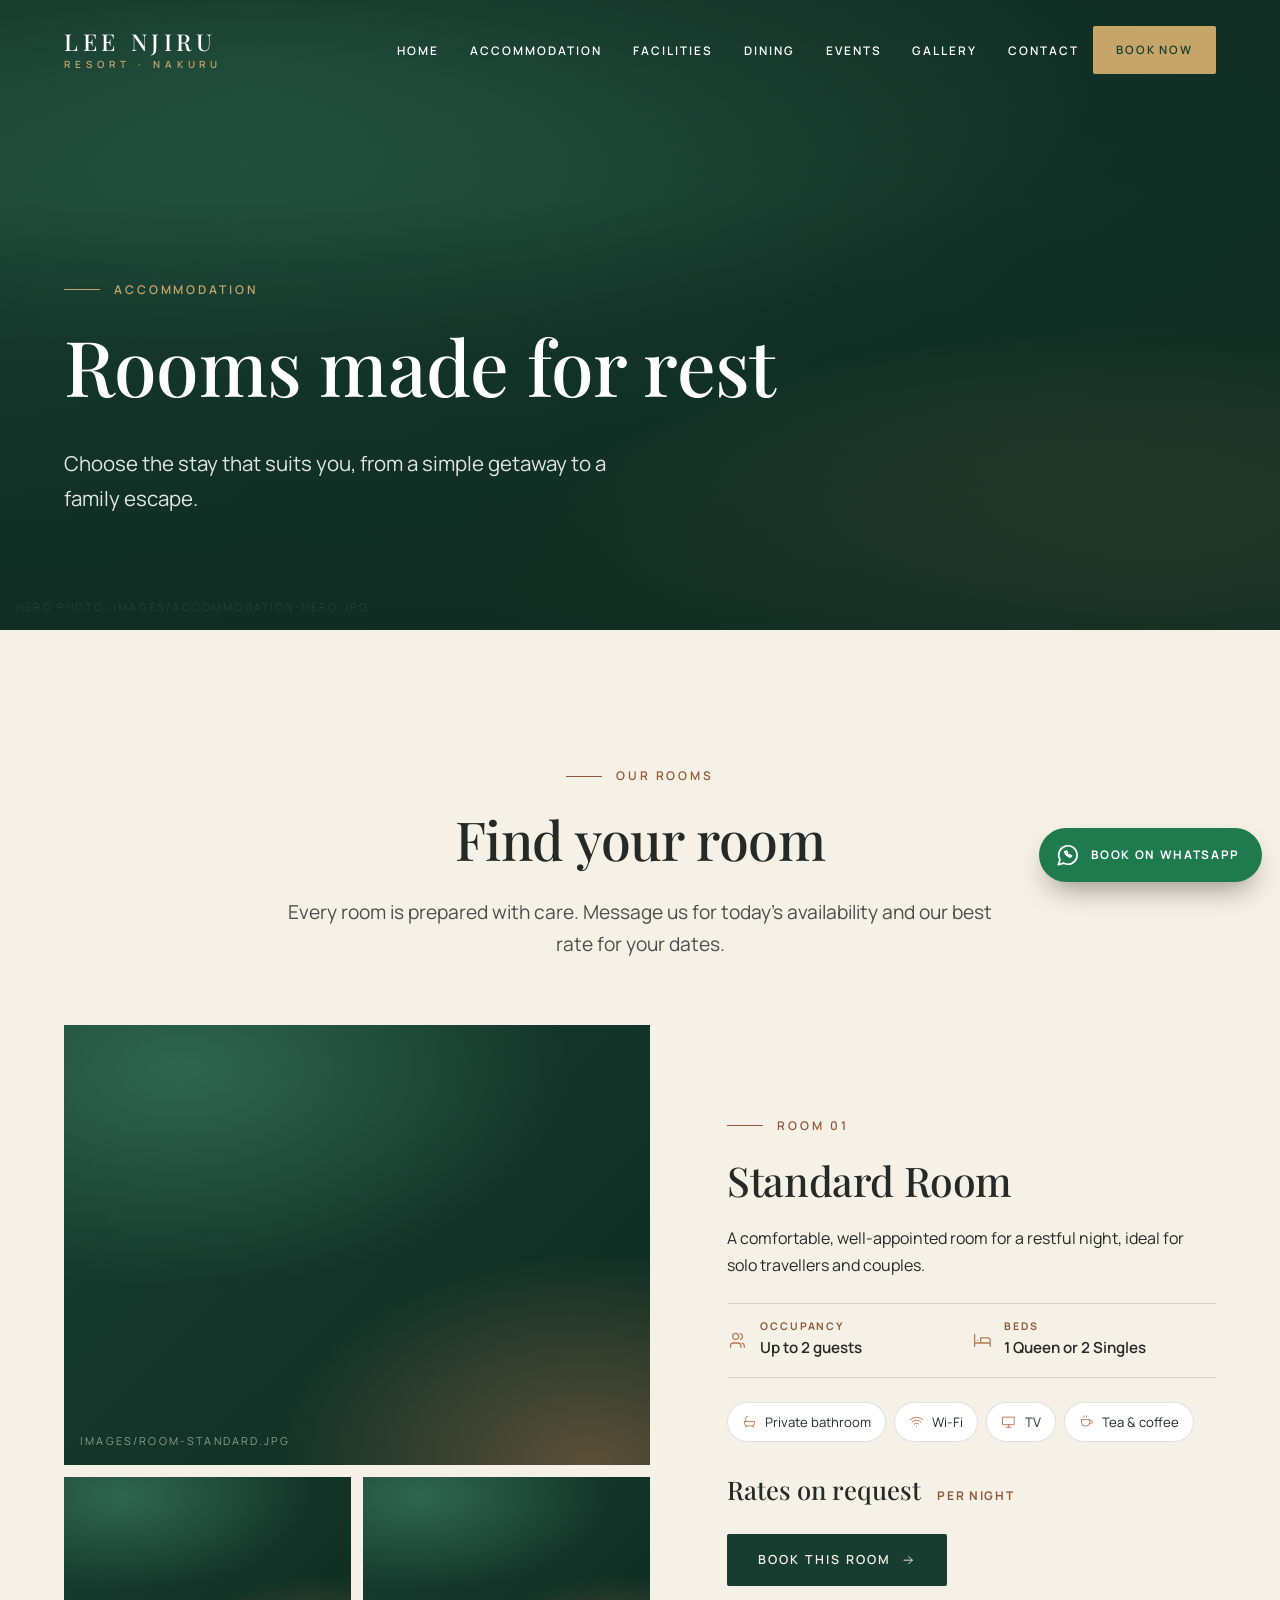
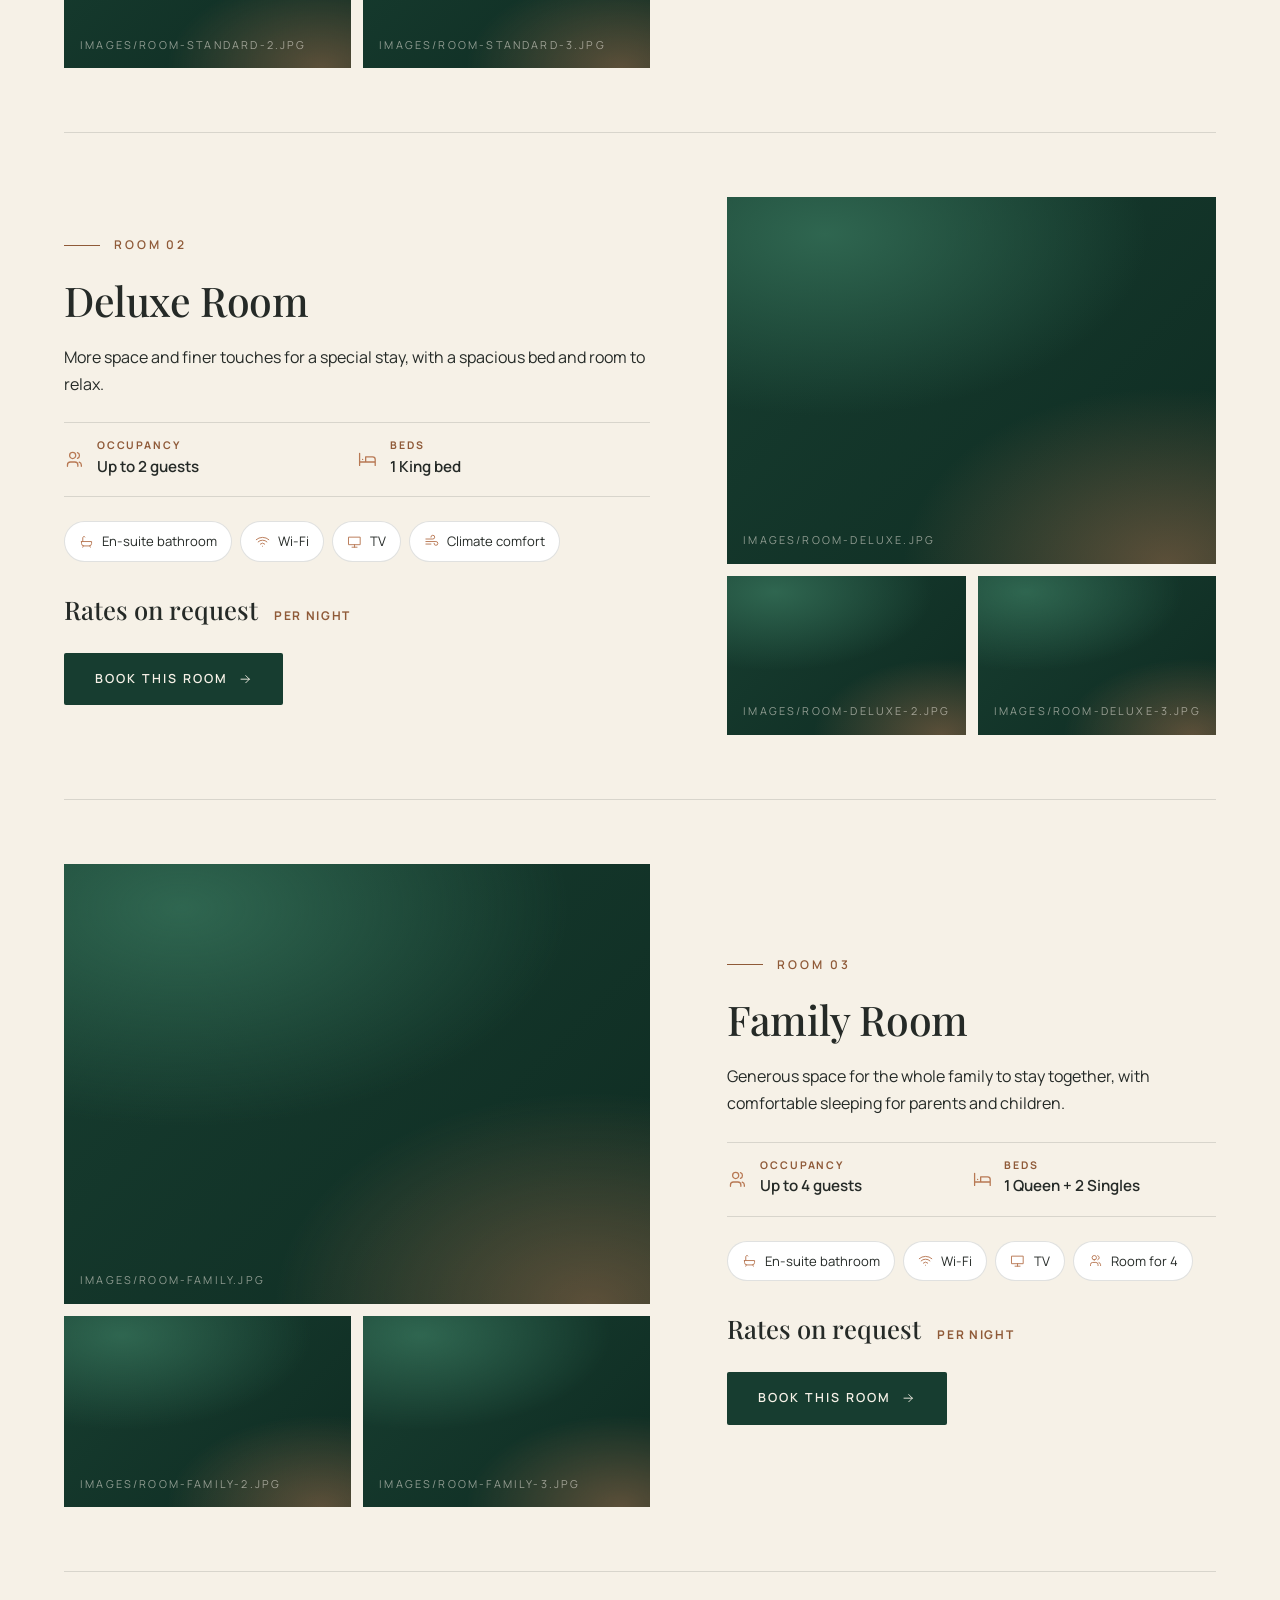
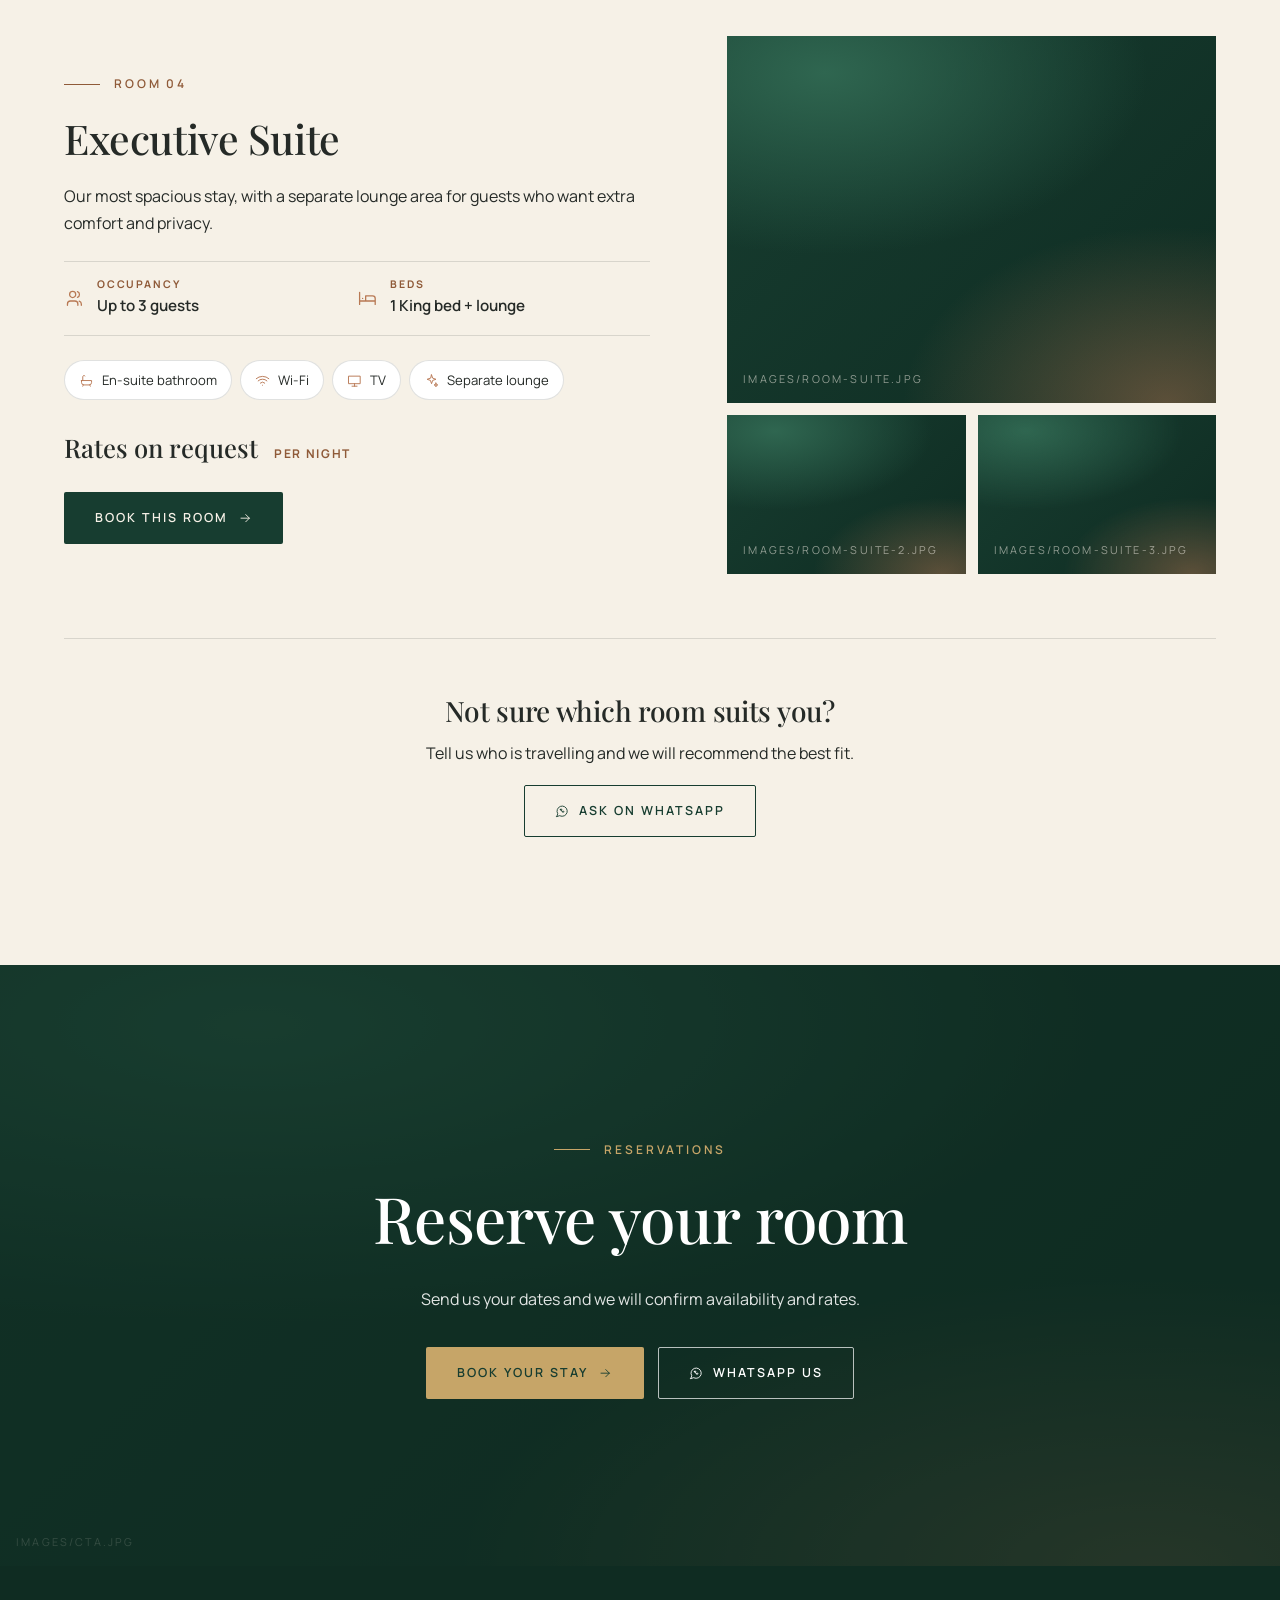
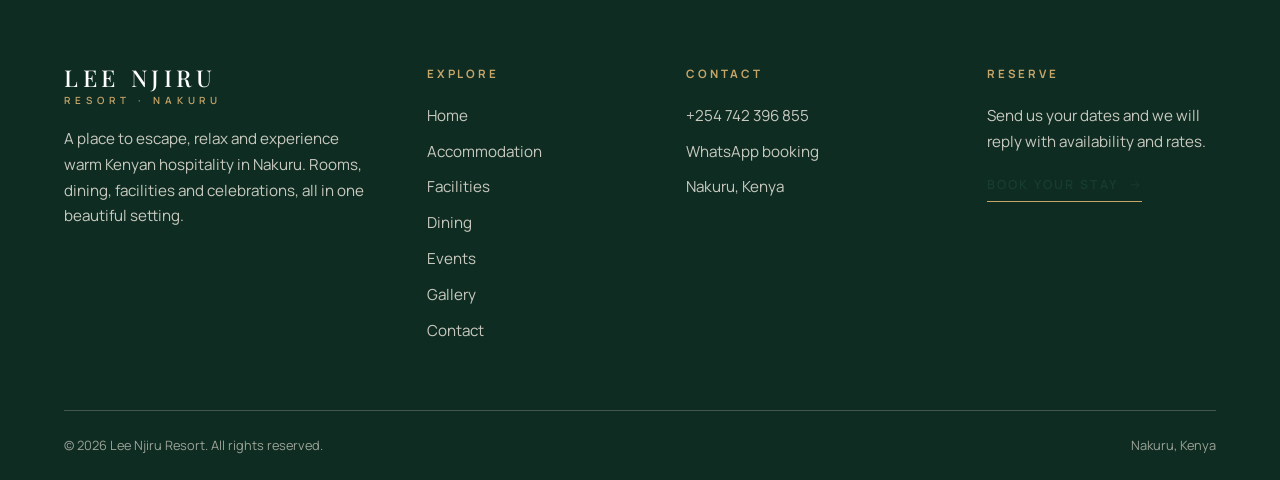
==== accommodation.html @ e9310418 "Add files via upload" ====
<!doctype html>
<html lang="en">
<head>
<meta charset="utf-8">
<meta name="viewport" content="width=device-width,initial-scale=1">
<title>Accommodation | Lee Njiru Resort, Nakuru, Kenya</title>
<meta name="description" content="Browse room categories at Lee Njiru Resort in Nakuru. Compare occupancy, beds and amenities, then book your room through WhatsApp.">
<meta name="theme-color" content="#173D30">
<meta property="og:type" content="website">
<meta property="og:title" content="Accommodation | Lee Njiru Resort, Nakuru, Kenya">
<meta property="og:description" content="Browse room categories at Lee Njiru Resort in Nakuru. Compare occupancy, beds and amenities, then book your room through WhatsApp.">
<meta property="og:image" content="images/hero.jpg">
<link rel="preconnect" href="https://fonts.googleapis.com">
<link rel="preconnect" href="https://fonts.gstatic.com" crossorigin>
<link href="https://fonts.googleapis.com/css2?family=Manrope:wght@400;500;600;700&family=Playfair+Display:ital,wght@0,400;0,500;0,600;1,400;1,500&display=swap" rel="stylesheet">
<link rel="stylesheet" href="css/styles.css">
<script>document.documentElement.classList.add("js")</script>
<script type="application/ld+json">{"@context":"https://schema.org","@type":"Resort","name":"Lee Njiru Resort","telephone":"+254742396855","address":{"@type":"PostalAddress","addressLocality":"Nakuru","addressCountry":"KE"},"description":"Resort accommodation, dining, facilities and event venues in Nakuru, Kenya."}</script>
</head>
<body>
<svg xmlns="http://www.w3.org/2000/svg" width="0" height="0" style="position:absolute" aria-hidden="true" focusable="false"><symbol id="i-arrow" viewBox="0 0 24 24" fill="none" stroke="currentColor" stroke-width="1.5" stroke-linecap="round" stroke-linejoin="round"><path d="M5 12h14M13 6l6 6-6 6"/></symbol><symbol id="i-pin" viewBox="0 0 24 24" fill="none" stroke="currentColor" stroke-width="1.5" stroke-linecap="round" stroke-linejoin="round"><path d="M12 21s-7-6.2-7-11a7 7 0 0114 0c0 4.8-7 11-7 11z"/><circle cx="12" cy="10" r="2.5"/></symbol><symbol id="i-phone" viewBox="0 0 24 24" fill="none" stroke="currentColor" stroke-width="1.5" stroke-linecap="round" stroke-linejoin="round"><path d="M5 4h4l2 5-2.5 1.5a11 11 0 005 5L15 13l5 2v4a2 2 0 01-2 2A16 16 0 013 6a2 2 0 012-2z"/></symbol><symbol id="i-wa" viewBox="0 0 24 24" fill="none" stroke="currentColor" stroke-width="1.5" stroke-linecap="round" stroke-linejoin="round"><path d="M3 21l1.6-4.7A8.5 8.5 0 1112 20.5a8.4 8.4 0 01-4-1L3 21z"/><path d="M9 9c.5 2 2.5 4 5 5l1.2-1.2-1.7-1-.8.7a4 4 0 01-1.7-1.7l.7-.8-1-1.7L9 9z"/></symbol><symbol id="i-pool" viewBox="0 0 24 24" fill="none" stroke="currentColor" stroke-width="1.5" stroke-linecap="round" stroke-linejoin="round"><path d="M3 19c1.5 0 1.5 1 3 1s1.5-1 3-1 1.5 1 3 1 1.5-1 3-1 1.5 1 3 1 1.5-1 3-1M8 15V6a2 2 0 014 0M15 15V6a2 2 0 014 0M8 10h7"/></symbol><symbol id="i-leaf" viewBox="0 0 24 24" fill="none" stroke="currentColor" stroke-width="1.5" stroke-linecap="round" stroke-linejoin="round"><path d="M5 19c0-9 5-14 15-14 0 10-5 15-14 15M5 19l9-9"/></symbol><symbol id="i-flame" viewBox="0 0 24 24" fill="none" stroke="currentColor" stroke-width="1.5" stroke-linecap="round" stroke-linejoin="round"><path d="M12 3c1 4 5 5 5 10a5 5 0 01-10 0c0-2 1-3 2-4 .3 1.5 1 2 2 2 0-3-1-5 1-8z"/></symbol><symbol id="i-dumbbell" viewBox="0 0 24 24" fill="none" stroke="currentColor" stroke-width="1.5" stroke-linecap="round" stroke-linejoin="round"><path d="M6 8v8M3 10v4M18 8v8M21 10v4M6 12h12"/></symbol><symbol id="i-car" viewBox="0 0 24 24" fill="none" stroke="currentColor" stroke-width="1.5" stroke-linecap="round" stroke-linejoin="round"><path d="M4 16v-4l2-5h12l2 5v4M4 16h16M4 16v2M20 16v2M7.5 13h.01M16.5 13h.01"/></symbol><symbol id="i-wifi" viewBox="0 0 24 24" fill="none" stroke="currentColor" stroke-width="1.5" stroke-linecap="round" stroke-linejoin="round"><path d="M2 9a15 15 0 0120 0M5 12.5a10 10 0 0114 0M8.5 16a5 5 0 017 0M12 19.5h.01"/></symbol><symbol id="i-bed" viewBox="0 0 24 24" fill="none" stroke="currentColor" stroke-width="1.5" stroke-linecap="round" stroke-linejoin="round"><path d="M3 19V5M3 15h18v4M21 15v-3a3 3 0 00-3-3h-8v6M6.5 12h.01"/></symbol><symbol id="i-users" viewBox="0 0 24 24" fill="none" stroke="currentColor" stroke-width="1.5" stroke-linecap="round" stroke-linejoin="round"><path d="M16 20v-1.5a3.5 3.5 0 00-3.5-3.5h-5A3.5 3.5 0 004 18.5V20M10 11a3.5 3.5 0 100-7 3.5 3.5 0 000 7zM20 20v-1.5a3.5 3.5 0 00-2.5-3.3M15.5 4.2a3.5 3.5 0 010 6.6"/></symbol><symbol id="i-star" viewBox="0 0 24 24" fill="none" stroke="currentColor" stroke-width="1.5" stroke-linecap="round" stroke-linejoin="round"><path d="M12 3l2.7 5.6 6.1.9-4.4 4.3 1 6.1L12 17l-5.4 2.9 1-6.1L3.2 9.5l6.1-.9z"/></symbol><symbol id="i-check" viewBox="0 0 24 24" fill="none" stroke="currentColor" stroke-width="1.5" stroke-linecap="round" stroke-linejoin="round"><path d="M5 12.5l4.5 4.5L19 7"/></symbol><symbol id="i-close" viewBox="0 0 24 24" fill="none" stroke="currentColor" stroke-width="1.5" stroke-linecap="round" stroke-linejoin="round"><path d="M6 6l12 12M18 6L6 18"/></symbol><symbol id="i-utensils" viewBox="0 0 24 24" fill="none" stroke="currentColor" stroke-width="1.5" stroke-linecap="round" stroke-linejoin="round"><path d="M7 3v8M5 3v5a2 2 0 004 0V3M7 11v10M17 21V3c-2.5 1.5-3.5 4-3.5 8H17"/></symbol><symbol id="i-wine" viewBox="0 0 24 24" fill="none" stroke="currentColor" stroke-width="1.5" stroke-linecap="round" stroke-linejoin="round"><path d="M8 3h8l-.5 6a3.5 3.5 0 01-7 0L8 3zM12 12.5V20M8.5 20h7"/></symbol><symbol id="i-coffee" viewBox="0 0 24 24" fill="none" stroke="currentColor" stroke-width="1.5" stroke-linecap="round" stroke-linejoin="round"><path d="M4 9h13v5a5 5 0 01-5 5H9a5 5 0 01-5-5V9zM17 10h1.5a2.5 2.5 0 010 5H17M8 3v2M12 3v2"/></symbol><symbol id="i-heart" viewBox="0 0 24 24" fill="none" stroke="currentColor" stroke-width="1.5" stroke-linecap="round" stroke-linejoin="round"><path d="M12 20s-8-5-8-11a4.5 4.5 0 018-2.8A4.5 4.5 0 0120 9c0 6-8 11-8 11z"/></symbol><symbol id="i-sparkle" viewBox="0 0 24 24" fill="none" stroke="currentColor" stroke-width="1.5" stroke-linecap="round" stroke-linejoin="round"><path d="M12 3l1.8 5.2L19 10l-5.2 1.8L12 17l-1.8-5.2L5 10l5.2-1.8zM19 16l.8 2.2L22 19l-2.2.8L19 22l-.8-2.2L16 19l2.2-.8z"/></symbol><symbol id="i-briefcase" viewBox="0 0 24 24" fill="none" stroke="currentColor" stroke-width="1.5" stroke-linecap="round" stroke-linejoin="round"><path d="M4 8h16v11H4zM9 8V5h6v3M4 13h16"/></symbol><symbol id="i-present" viewBox="0 0 24 24" fill="none" stroke="currentColor" stroke-width="1.5" stroke-linecap="round" stroke-linejoin="round"><path d="M4 4h16v11H4zM12 15v5M8 20h8M8 11l3-2 2 1.5 3-3"/></symbol><symbol id="i-flag" viewBox="0 0 24 24" fill="none" stroke="currentColor" stroke-width="1.5" stroke-linecap="round" stroke-linejoin="round"><path d="M5 21V4M5 4h11l-2 4 2 4H5"/></symbol><symbol id="i-mail" viewBox="0 0 24 24" fill="none" stroke="currentColor" stroke-width="1.5" stroke-linecap="round" stroke-linejoin="round"><path d="M3 6h18v12H3zM3 7l9 6 9-6"/></symbol><symbol id="i-clock" viewBox="0 0 24 24" fill="none" stroke="currentColor" stroke-width="1.5" stroke-linecap="round" stroke-linejoin="round"><circle cx="12" cy="12" r="9"/><path d="M12 7v5l3 2"/></symbol><symbol id="i-shield" viewBox="0 0 24 24" fill="none" stroke="currentColor" stroke-width="1.5" stroke-linecap="round" stroke-linejoin="round"><path d="M12 3l8 3v6c0 5-3.5 8-8 9-4.5-1-8-4-8-9V6z"/></symbol><symbol id="i-sun" viewBox="0 0 24 24" fill="none" stroke="currentColor" stroke-width="1.5" stroke-linecap="round" stroke-linejoin="round"><circle cx="12" cy="12" r="4"/><path d="M12 2v2M12 20v2M2 12h2M20 12h2M5 5l1.5 1.5M17.5 17.5L19 19M19 5l-1.5 1.5M6.5 17.5L5 19"/></symbol><symbol id="i-tv" viewBox="0 0 24 24" fill="none" stroke="currentColor" stroke-width="1.5" stroke-linecap="round" stroke-linejoin="round"><path d="M3 5h18v12H3zM8 21h8M12 17v4"/></symbol><symbol id="i-wind" viewBox="0 0 24 24" fill="none" stroke="currentColor" stroke-width="1.5" stroke-linecap="round" stroke-linejoin="round"><path d="M3 8h11a3 3 0 10-3-3M3 12h16a3 3 0 11-3 3M3 16h8"/></symbol><symbol id="i-calendar" viewBox="0 0 24 24" fill="none" stroke="currentColor" stroke-width="1.5" stroke-linecap="round" stroke-linejoin="round"><path d="M4 5h16v15H4zM4 10h16M8 3v4M16 3v4"/></symbol><symbol id="i-bath" viewBox="0 0 24 24" fill="none" stroke="currentColor" stroke-width="1.5" stroke-linecap="round" stroke-linejoin="round"><path d="M4 12h16v3a4 4 0 01-4 4H8a4 4 0 01-4-4v-3zM6 12V6a2 2 0 013.5-1.3M7 19l-1 2M17 19l1 2"/></symbol><symbol id="i-music" viewBox="0 0 24 24" fill="none" stroke="currentColor" stroke-width="1.5" stroke-linecap="round" stroke-linejoin="round"><path d="M9 18V6l11-2v12M9 18a3 3 0 11-6 0 3 3 0 016 0zM20 16a3 3 0 11-6 0 3 3 0 016 0z"/></symbol></svg>
<a class="skip" href="#main">Skip to content</a>
<header class="site-header">
<a class="brand" href="index.html" aria-label="Lee Njiru Resort, home"><b>LEE NJIRU</b><span>Resort &middot; Nakuru</span></a>
<div class="header-right">
<nav class="nav" id="nav" aria-label="Main"><ul><li style="--i:0"><a href="index.html">Home</a></li><li style="--i:1"><a href="accommodation.html" aria-current="page">Accommodation</a></li><li style="--i:2"><a href="facilities.html">Facilities</a></li><li style="--i:3"><a href="dining.html">Dining</a></li><li style="--i:4"><a href="events.html">Events</a></li><li style="--i:5"><a href="gallery.html">Gallery</a></li><li style="--i:6"><a href="contact.html">Contact</a></li><li class="nav-book" style="--i:7"><a href="contact.html#booking">Book Now</a></li></ul></nav>
<a class="btn btn-gold btn-sm header-cta" href="contact.html#booking">Book Now</a>
<button class="toggle" type="button" aria-expanded="false" aria-controls="nav" aria-label="Open menu"><i></i><i></i></button>
</div>
</header>
<main id="main">
<!-- CONFIRM WITH THE RESORT: room names, occupancy, bed setups and amenities below are placeholders. Add nightly prices in the .price blocks once confirmed. -->
<section class="page-hero"><div class="hero-bg media" data-label="Hero photo: images/accommodation-hero.jpg"><img src="images/accommodation-hero.jpg" alt="Guest room at Lee Njiru Resort" fetchpriority="high" decoding="async"></div><div class="hero-in"><div class="inner"><span class="eyebrow">Accommodation</span><h1>Rooms made for rest</h1><p class="sub">Choose the stay that suits you, from a simple getaway to a family escape.</p></div></div></section>

<section class="section">
<div class="container">
<div class="sec-head center reveal"><span class="eyebrow">Our Rooms</span><h2>Find your room</h2><p class="lead">Every room is prepared with care. Message us for today's availability and our best rate for your dates.</p></div>

<article class="room">
<div class="room-media reveal"><div class="media main zoom" data-label="images/room-standard.jpg"><img src="images/room-standard.jpg" alt="Standard room at Lee Njiru Resort" loading="lazy" decoding="async"></div><div class="thumbs"><div class="media zoom" data-label="images/room-standard-2.jpg"><img src="images/room-standard-2.jpg" alt="Standard room bed" loading="lazy" decoding="async"></div><div class="media zoom" data-label="images/room-standard-3.jpg"><img src="images/room-standard-3.jpg" alt="Standard room bathroom" loading="lazy" decoding="async"></div></div></div>
<div class="reveal" data-d=".1">
<span class="eyebrow">Room 01</span><h2>Standard Room</h2>
<p>A comfortable, well-appointed room for a restful night, ideal for solo travellers and couples.</p>
<div class="specs"><div><svg class="ico" aria-hidden="true"><use href="#i-users"/></svg><p style="margin:0"><small>Occupancy</small><span>Up to 2 guests</span></p></div><div><svg class="ico" aria-hidden="true"><use href="#i-bed"/></svg><p style="margin:0"><small>Beds</small><span>1 Queen or 2 Singles</span></p></div></div>
<ul class="amen"><li><svg class="ico" aria-hidden="true"><use href="#i-bath"/></svg> Private bathroom</li><li><svg class="ico" aria-hidden="true"><use href="#i-wifi"/></svg> Wi-Fi</li><li><svg class="ico" aria-hidden="true"><use href="#i-tv"/></svg> TV</li><li><svg class="ico" aria-hidden="true"><use href="#i-coffee"/></svg> Tea &amp; coffee</li></ul>
<div class="price"><strong>Rates on request</strong><small>Per night</small></div>
<a class="btn btn-forest" href="contact.html?room=Standard%20Room#booking">Book This Room <svg class="ico" aria-hidden="true"><use href="#i-arrow"/></svg></a>
</div>
</article>

<article class="room">
<div class="room-media reveal"><div class="media main zoom" data-label="images/room-deluxe.jpg"><img src="images/room-deluxe.jpg" alt="Deluxe room at Lee Njiru Resort" loading="lazy" decoding="async"></div><div class="thumbs"><div class="media zoom" data-label="images/room-deluxe-2.jpg"><img src="images/room-deluxe-2.jpg" alt="Deluxe room seating area" loading="lazy" decoding="async"></div><div class="media zoom" data-label="images/room-deluxe-3.jpg"><img src="images/room-deluxe-3.jpg" alt="Deluxe room bathroom" loading="lazy" decoding="async"></div></div></div>
<div class="reveal" data-d=".1">
<span class="eyebrow">Room 02</span><h2>Deluxe Room</h2>
<p>More space and finer touches for a special stay, with a spacious bed and room to relax.</p>
<div class="specs"><div><svg class="ico" aria-hidden="true"><use href="#i-users"/></svg><p style="margin:0"><small>Occupancy</small><span>Up to 2 guests</span></p></div><div><svg class="ico" aria-hidden="true"><use href="#i-bed"/></svg><p style="margin:0"><small>Beds</small><span>1 King bed</span></p></div></div>
<ul class="amen"><li><svg class="ico" aria-hidden="true"><use href="#i-bath"/></svg> En-suite bathroom</li><li><svg class="ico" aria-hidden="true"><use href="#i-wifi"/></svg> Wi-Fi</li><li><svg class="ico" aria-hidden="true"><use href="#i-tv"/></svg> TV</li><li><svg class="ico" aria-hidden="true"><use href="#i-wind"/></svg> Climate comfort</li></ul>
<div class="price"><strong>Rates on request</strong><small>Per night</small></div>
<a class="btn btn-forest" href="contact.html?room=Deluxe%20Room#booking">Book This Room <svg class="ico" aria-hidden="true"><use href="#i-arrow"/></svg></a>
</div>
</article>

<article class="room">
<div class="room-media reveal"><div class="media main zoom" data-label="images/room-family.jpg"><img src="images/room-family.jpg" alt="Family room at Lee Njiru Resort" loading="lazy" decoding="async"></div><div class="thumbs"><div class="media zoom" data-label="images/room-family-2.jpg"><img src="images/room-family-2.jpg" alt="Family room beds" loading="lazy" decoding="async"></div><div class="media zoom" data-label="images/room-family-3.jpg"><img src="images/room-family-3.jpg" alt="Family room bathroom" loading="lazy" decoding="async"></div></div></div>
<div class="reveal" data-d=".1">
<span class="eyebrow">Room 03</span><h2>Family Room</h2>
<p>Generous space for the whole family to stay together, with comfortable sleeping for parents and children.</p>
<div class="specs"><div><svg class="ico" aria-hidden="true"><use href="#i-users"/></svg><p style="margin:0"><small>Occupancy</small><span>Up to 4 guests</span></p></div><div><svg class="ico" aria-hidden="true"><use href="#i-bed"/></svg><p style="margin:0"><small>Beds</small><span>1 Queen + 2 Singles</span></p></div></div>
<ul class="amen"><li><svg class="ico" aria-hidden="true"><use href="#i-bath"/></svg> En-suite bathroom</li><li><svg class="ico" aria-hidden="true"><use href="#i-wifi"/></svg> Wi-Fi</li><li><svg class="ico" aria-hidden="true"><use href="#i-tv"/></svg> TV</li><li><svg class="ico" aria-hidden="true"><use href="#i-users"/></svg> Room for 4</li></ul>
<div class="price"><strong>Rates on request</strong><small>Per night</small></div>
<a class="btn btn-forest" href="contact.html?room=Family%20Room#booking">Book This Room <svg class="ico" aria-hidden="true"><use href="#i-arrow"/></svg></a>
</div>
</article>

<article class="room">
<div class="room-media reveal"><div class="media main zoom" data-label="images/room-suite.jpg"><img src="images/room-suite.jpg" alt="Executive suite at Lee Njiru Resort" loading="lazy" decoding="async"></div><div class="thumbs"><div class="media zoom" data-label="images/room-suite-2.jpg"><img src="images/room-suite-2.jpg" alt="Suite lounge area" loading="lazy" decoding="async"></div><div class="media zoom" data-label="images/room-suite-3.jpg"><img src="images/room-suite-3.jpg" alt="Suite bathroom" loading="lazy" decoding="async"></div></div></div>
<div class="reveal" data-d=".1">
<span class="eyebrow">Room 04</span><h2>Executive Suite</h2>
<p>Our most spacious stay, with a separate lounge area for guests who want extra comfort and privacy.</p>
<div class="specs"><div><svg class="ico" aria-hidden="true"><use href="#i-users"/></svg><p style="margin:0"><small>Occupancy</small><span>Up to 3 guests</span></p></div><div><svg class="ico" aria-hidden="true"><use href="#i-bed"/></svg><p style="margin:0"><small>Beds</small><span>1 King bed + lounge</span></p></div></div>
<ul class="amen"><li><svg class="ico" aria-hidden="true"><use href="#i-bath"/></svg> En-suite bathroom</li><li><svg class="ico" aria-hidden="true"><use href="#i-wifi"/></svg> Wi-Fi</li><li><svg class="ico" aria-hidden="true"><use href="#i-tv"/></svg> TV</li><li><svg class="ico" aria-hidden="true"><use href="#i-sparkle"/></svg> Separate lounge</li></ul>
<div class="price"><strong>Rates on request</strong><small>Per night</small></div>
<a class="btn btn-forest" href="contact.html?room=Executive%20Suite#booking">Book This Room <svg class="ico" aria-hidden="true"><use href="#i-arrow"/></svg></a>
</div>
</article>

<div class="center reveal" style="padding-top:56px"><h3>Not sure which room suits you?</h3><p>Tell us who is travelling and we will recommend the best fit.</p><a class="btn btn-line" target="_blank" rel="noopener" href="https://wa.me/254742396855?text=Hello%20Lee%20Njiru%20Resort%2C%20I%20need%20help%20choosing%20a%20room."><svg class="ico" aria-hidden="true"><use href="#i-wa"/></svg> Ask on WhatsApp</a></div>
</div>
</section>

<section class="cta"><div class="media" data-label="images/cta.jpg"><img src="images/cta.jpg" alt="Lee Njiru Resort" loading="lazy" decoding="async"></div><div class="container reveal"><span class="eyebrow">Reservations</span><h2>Reserve your room</h2><p>Send us your dates and we will confirm availability and rates.</p><div class="btn-row"><a class="btn btn-gold" href="contact.html#booking">Book Your Stay <svg class="ico" aria-hidden="true"><use href="#i-arrow"/></svg></a><a class="btn btn-line-l" target="_blank" rel="noopener" href="https://wa.me/254742396855?text=Hello%20Lee%20Njiru%20Resort%2C%20I%20would%20like%20to%20make%20a%20booking%20enquiry."><svg class="ico" aria-hidden="true"><use href="#i-wa"/></svg> WhatsApp Us</a></div></div></section>

</main>
<footer class="footer">
<div class="container">
<div class="foot-grid">
<div><a class="brand" href="index.html"><b>LEE NJIRU</b><span>Resort &middot; Nakuru</span></a><p>A place to escape, relax and experience warm Kenyan hospitality in Nakuru. Rooms, dining, facilities and celebrations, all in one beautiful setting.</p></div>
<div><h4>Explore</h4><ul><li><a href="index.html">Home</a></li><li><a href="accommodation.html">Accommodation</a></li><li><a href="facilities.html">Facilities</a></li><li><a href="dining.html">Dining</a></li><li><a href="events.html">Events</a></li><li><a href="gallery.html">Gallery</a></li><li><a href="contact.html">Contact</a></li></ul></div>
<div><h4>Contact</h4><ul><li><a href="tel:+254742396855">+254 742 396 855</a></li><li><a target="_blank" rel="noopener" href="https://wa.me/254742396855?text=Hello%20Lee%20Njiru%20Resort%2C%20I%20would%20like%20to%20make%20a%20booking%20enquiry.">WhatsApp booking</a></li><li>Nakuru, Kenya</li></ul></div>
<div><h4>Reserve</h4><p>Send us your dates and we will reply with availability and rates.</p><a class="link-arrow" href="contact.html#booking">Book your stay <svg class="ico" aria-hidden="true"><use href="#i-arrow"/></svg></a></div>
</div>
<div class="foot-bottom"><span>&copy; <span data-year>2026</span> Lee Njiru Resort. All rights reserved.</span><span>Nakuru, Kenya</span></div>
</div>
</footer>
<a class="wa-float" target="_blank" rel="noopener" href="https://wa.me/254742396855?text=Hello%20Lee%20Njiru%20Resort%2C%20I%20would%20like%20to%20make%20a%20booking%20enquiry." aria-label="Chat on WhatsApp"><svg class="ico" aria-hidden="true"><use href="#i-wa"/></svg><span>Book on WhatsApp</span></a>
<script src="js/main.js" defer></script>
</body>
</html>
---- css/styles.css ----
/* ==========================================================
   LEE NJIRU RESORT — shared styles
   Motion approach: restrained, production-polish (200–900ms,
   ease-out curves, transform/opacity only, reduced-motion safe)
   ========================================================== */
:root{
  --forest:#173D30; --forest-d:#0F2C22; --ivory:#F6F1E7; --gold:#C6A568;
  --terra:#B87954; --terra-d:#8F5A38; --charcoal:#252A27; --white:#fff;
  --line:rgba(37,42,39,.14); --line-l:rgba(246,241,231,.22);
  --ff-head:'Playfair Display',Georgia,'Times New Roman',serif;
  --ff-body:'Manrope',system-ui,-apple-system,'Segoe UI',sans-serif;
  --ease:cubic-bezier(.22,.61,.36,1); --out:cubic-bezier(.16,1,.3,1);
  --gut:clamp(20px,5vw,72px); --max:1240px;
  --sec:clamp(72px,10vw,140px);
}
*,*::before,*::after{box-sizing:border-box}
html{scroll-behavior:smooth;-webkit-text-size-adjust:100%}
body{margin:0;font-family:var(--ff-body);font-size:1rem;line-height:1.7;color:var(--charcoal);background:var(--ivory);-webkit-font-smoothing:antialiased;overflow-x:hidden}
body.menu-open{overflow:hidden}
img{max-width:100%;display:block}
a{color:inherit;text-decoration:none}
ul{margin:0;padding:0;list-style:none}
h1,h2,h3,h4{font-family:var(--ff-head);font-weight:500;line-height:1.12;margin:0 0 .5em;letter-spacing:-.01em}
h1{font-size:clamp(2.6rem,7vw,5.6rem)}
h2{font-size:clamp(2rem,4.2vw,3.4rem)}
h3{font-size:clamp(1.35rem,2.2vw,1.75rem)}
p{margin:0 0 1.1em}
em{font-style:italic}
:focus-visible{outline:2px solid var(--gold);outline-offset:3px}
.skip{position:absolute;left:-999px;top:8px;background:var(--gold);color:var(--forest);padding:10px 16px;z-index:200}
.skip:focus{left:8px}
.container{width:100%;max-width:calc(var(--max) + var(--gut)*2);margin:0 auto;padding:0 var(--gut)}
.section{padding:var(--sec) 0}
.section.tight{padding:calc(var(--sec)*.6) 0}
.bg-white{background:var(--white)}
.bg-forest{background:var(--forest);color:var(--ivory)}
.bg-forest h2,.bg-forest h3{color:var(--white)}
.ico{width:1.5em;height:1.5em;flex:none}
.eyebrow{display:inline-flex;align-items:center;gap:14px;font-size:.75rem;font-weight:600;letter-spacing:.24em;text-transform:uppercase;color:var(--terra-d);margin-bottom:22px}
.eyebrow::before{content:"";width:36px;height:1px;background:currentColor}
.bg-forest .eyebrow,.hero .eyebrow,.page-hero .eyebrow,.cta .eyebrow{color:var(--gold)}
.lead{font-size:clamp(1.05rem,1.5vw,1.22rem);color:rgba(37,42,39,.82);max-width:60ch}
.bg-forest .lead{color:rgba(246,241,231,.82)}
.center{text-align:center}.center .lead,.center .eyebrow{margin-inline:auto}
.sec-head{max-width:720px;margin-bottom:clamp(36px,5vw,64px)}
.sec-head.center{margin-inline:auto}

/* ---------- Buttons ---------- */
.btn{display:inline-flex;align-items:center;justify-content:center;gap:10px;font:600 .78rem/1 var(--ff-body);letter-spacing:.16em;text-transform:uppercase;padding:18px 30px;border:1px solid transparent;border-radius:2px;cursor:pointer;min-height:48px;transition:background .35s var(--ease),color .35s var(--ease),border-color .35s var(--ease),transform .35s var(--out)}
.btn .ico{width:1.15em;height:1.15em;transition:transform .35s var(--out)}
.btn:hover .ico{transform:translateX(4px)}
.btn:active{transform:scale(.98)}
.btn-gold{background:var(--gold);color:var(--forest)}
.btn-gold:hover{background:#d4b57a}
.btn-forest{background:var(--forest);color:var(--ivory)}
.btn-forest:hover{background:var(--forest-d)}
.btn-line{border-color:var(--forest);color:var(--forest)}
.btn-line:hover{background:var(--forest);color:var(--ivory)}
.btn-line-l{border-color:rgba(255,255,255,.7);color:#fff}
.btn-line-l:hover{background:#fff;color:var(--forest)}
.btn-sm{padding:14px 22px;font-size:.72rem}
.btn-row{display:flex;flex-wrap:wrap;gap:14px}
.link-arrow{display:inline-flex;align-items:center;gap:10px;font-size:.78rem;font-weight:600;letter-spacing:.16em;text-transform:uppercase;color:var(--forest);border-bottom:1px solid var(--gold);padding-bottom:6px;transition:gap .35s var(--out),color .3s}
.link-arrow:hover{gap:16px;color:var(--terra-d)}
.link-arrow .ico{width:1.1em;height:1.1em}
.bg-forest .link-arrow{color:var(--gold)}

/* ---------- Header (transparent, NOT sticky) ---------- */
.site-header{position:absolute;top:0;left:0;right:0;z-index:60;display:flex;align-items:center;justify-content:space-between;gap:20px;padding:26px var(--gut);color:#fff}
.brand{display:grid;line-height:1;font-family:var(--ff-head);position:relative;z-index:80}
.brand b{font-weight:500;font-size:1.45rem;letter-spacing:.2em}
.brand span{font-family:var(--ff-body);font-size:.62rem;letter-spacing:.5em;color:var(--gold);margin-top:7px;text-transform:uppercase;font-weight:600}
.nav ul{display:flex;align-items:center;gap:clamp(18px,2.4vw,38px)}
.nav a{position:relative;font-size:.74rem;font-weight:600;letter-spacing:.17em;text-transform:uppercase;padding:8px 0}
.nav li:not(.nav-book) a::after{content:"";position:absolute;left:0;right:100%;bottom:2px;height:1px;background:var(--gold);transition:right .45s var(--out)}
.nav li:not(.nav-book) a:hover::after,.nav a[aria-current="page"]::after{right:0}
.nav .nav-book{display:none}
.header-right{display:flex;align-items:center;gap:14px}
.toggle{display:none;width:48px;height:48px;border:1px solid rgba(255,255,255,.5);background:transparent;border-radius:50%;cursor:pointer;position:relative;z-index:90;color:#fff}
.toggle i{position:absolute;left:14px;right:14px;height:1.5px;background:currentColor;transition:transform .45s var(--out),opacity .2s}
.toggle i:nth-child(1){top:19px}.toggle i:nth-child(2){top:28px}
.menu-open .toggle i:nth-child(1){transform:translateY(4.5px) rotate(45deg)}
.menu-open .toggle i:nth-child(2){transform:translateY(-4.5px) rotate(-45deg)}

/* ---------- Hero ---------- */
.media{position:relative;overflow:hidden;background:var(--forest)}
.media img{width:100%;height:100%;object-fit:cover}
.media.no-img{background:radial-gradient(120% 90% at 20% 10%,#2f6650 0%,transparent 55%),radial-gradient(90% 80% at 90% 100%,rgba(184,121,84,.45),transparent 60%),linear-gradient(135deg,#173D30,#0F2C22)}
.media.no-img img{display:none}
.media.no-img::after{content:attr(data-label);position:absolute;left:16px;bottom:14px;font-size:.68rem;letter-spacing:.2em;text-transform:uppercase;color:rgba(246,241,231,.55)}
.zoom img{transition:transform 1.4s var(--out)}
.zoom:hover img{transform:scale(1.045)}
.hero,.page-hero{position:relative;color:#fff;display:flex;align-items:flex-end;overflow:hidden;background:var(--forest-d)}
.hero{min-height:100svh;min-height:100vh}
@supports (height:100svh){.hero{min-height:100svh}}
.page-hero{min-height:70vh;min-height:70svh}
.hero-bg{position:absolute;inset:0}
.hero-bg img{animation:kb 22s ease-out both}
.hero::before,.page-hero::before{content:"";position:absolute;inset:0;z-index:1;background:linear-gradient(180deg,rgba(15,44,34,.62) 0%,rgba(15,44,34,.12) 32%,rgba(15,44,34,.35) 62%,rgba(15,44,34,.88) 100%)}
.hero-in{position:relative;z-index:2;width:100%;padding:150px var(--gut) clamp(40px,7vw,80px)}
.hero-in .inner{max-width:var(--max);margin:0 auto}
.hero h1{max-width:12ch;margin-bottom:.35em;text-wrap:balance}
.page-hero h1{font-size:clamp(2.4rem,6vw,4.8rem);max-width:16ch;text-wrap:balance}
.hero h1 .w{display:inline-block;opacity:0;transform:translateY(34px);animation:rise 1s var(--out) forwards;animation-delay:calc(.25s + var(--i)*.14s)}
.hero p.sub,.page-hero p.sub{font-size:clamp(1.05rem,1.6vw,1.3rem);max-width:46ch;color:rgba(255,255,255,.88);margin-bottom:34px;opacity:0;animation:rise 1s var(--out) .85s forwards}
.hero .btn-row{opacity:0;animation:rise 1s var(--out) 1.05s forwards}
.hero .eyebrow{opacity:0;animation:rise 1s var(--out) .15s forwards}
.has-avail .hero-in{padding-bottom:clamp(100px,11vw,150px)}
.form-status{margin:14px 0 0;font-size:.92rem;font-weight:600;color:var(--forest);min-height:1.4em}
.form-status.bad{color:#a63a2a}
.form-status a{text-decoration:underline;text-underline-offset:3px}
.page-hero .eyebrow,.page-hero h1,.page-hero p.sub{opacity:0;animation:rise 1s var(--out) forwards}
.page-hero .eyebrow{animation-delay:.2s}.page-hero h1{animation-delay:.3s}.page-hero p.sub{animation-delay:.5s}
@keyframes rise{to{opacity:1;transform:none}}
@keyframes kb{from{transform:scale(1.08)}to{transform:scale(1)}}
.scroll-cue{position:absolute;z-index:2;right:var(--gut);bottom:clamp(40px,7vw,80px);display:flex;flex-direction:column;align-items:center;gap:12px;font-size:.62rem;letter-spacing:.3em;text-transform:uppercase;writing-mode:vertical-rl;color:rgba(255,255,255,.75)}
.scroll-cue::after{content:"";width:1px;height:56px;background:linear-gradient(var(--gold),transparent);animation:cue 2.2s ease-in-out infinite;transform-origin:top}
@keyframes cue{0%{transform:scaleY(0)}50%{transform:scaleY(1)}100%{transform:scaleY(1);opacity:0}}

/* availability bar */
.avail{position:relative;z-index:3;margin:-58px var(--gut) 0}
.avail-form{max-width:var(--max);margin:0 auto;background:var(--white);color:var(--charcoal);display:grid;grid-template-columns:repeat(3,1fr) auto;gap:0;box-shadow:0 30px 60px -30px rgba(15,44,34,.5)}
.avail-form label{display:grid;gap:4px;padding:18px 24px;border-right:1px solid var(--line);font-size:.68rem;font-weight:700;letter-spacing:.2em;text-transform:uppercase;color:var(--terra-d)}
.avail-form input,.avail-form select{font:500 1rem var(--ff-body);color:var(--charcoal);border:0;background:transparent;padding:4px 0;min-height:32px;width:100%}
.avail-form .btn{border-radius:0;padding-inline:36px}
.after-avail{padding-top:var(--sec)}

/* ---------- Editorial layouts ---------- */
.split{display:grid;grid-template-columns:1fr 1fr;gap:clamp(36px,7vw,110px);align-items:center}
.split.rev>:first-child{order:2}
.split.top{align-items:start}
.stack-img{position:relative;padding-bottom:18%}
.stack-img .a{aspect-ratio:4/5;width:78%}
.stack-img .b{position:absolute;right:0;bottom:0;width:52%;aspect-ratio:1;border:10px solid var(--ivory)}
.stack-img::before{content:"";position:absolute;left:-18px;top:-18px;width:44%;height:44%;border:1px solid var(--gold);z-index:0}
.stack-img .media{z-index:1}
.pillars{display:grid;gap:0;margin-top:34px;border-top:1px solid var(--line)}
.pillars li{display:flex;gap:18px;padding:20px 0;border-bottom:1px solid var(--line)}
.pillars .ico{color:var(--terra);margin-top:2px}
.pillars h4{font:600 1rem var(--ff-body);margin:0 0 2px}
.pillars p{margin:0;font-size:.95rem;color:rgba(37,42,39,.75)}

/* cards */
.grid-3{display:grid;grid-template-columns:repeat(3,1fr);gap:clamp(20px,2.6vw,36px)}
.grid-2{display:grid;grid-template-columns:repeat(2,1fr);gap:clamp(20px,2.6vw,36px)}
.card .media{aspect-ratio:4/5;margin-bottom:22px}
.card h3{margin-bottom:.3em}
.card p{font-size:.95rem;color:rgba(37,42,39,.78)}
.card .meta{display:flex;gap:18px;font-size:.8rem;color:var(--terra-d);font-weight:600;letter-spacing:.06em;margin-bottom:12px}
.card .meta span{display:inline-flex;align-items:center;gap:7px}
.card .meta .ico{width:1.25em;height:1.25em}

/* facilities */
.fac-grid{display:grid;grid-template-columns:repeat(4,1fr);border-top:1px solid var(--line-l);border-left:1px solid var(--line-l)}
.fac{padding:34px 28px;border-right:1px solid var(--line-l);border-bottom:1px solid var(--line-l);transition:background .4s var(--ease)}
.fac:hover{background:rgba(246,241,231,.06)}
.fac .ico{width:34px;height:34px;color:var(--gold);margin-bottom:18px}
.fac h3{font-size:1.25rem;margin-bottom:.3em}
.fac p{font-size:.92rem;margin:0;color:rgba(246,241,231,.75)}
.mosaic{display:grid;grid-template-columns:2fr 1fr 1fr;grid-template-rows:260px 260px;gap:14px;margin-top:clamp(36px,5vw,60px)}
.mosaic .media:first-child{grid-row:span 2}

.feature-list{display:grid;gap:12px;margin:26px 0 34px}
.feature-list li{display:flex;gap:12px;align-items:flex-start;font-size:.98rem}
.feature-list .ico{width:1.2em;height:1.2em;color:var(--terra);margin-top:.3em}
.bg-forest .feature-list .ico{color:var(--gold)}
.tall-img{aspect-ratio:4/5}.wide-img{aspect-ratio:3/2}

/* gallery */
.gal-preview{display:grid;grid-template-columns:repeat(4,1fr);grid-auto-rows:240px;gap:14px}
.gal-preview a:nth-child(1){grid-column:span 2;grid-row:span 2}
.gal-preview a:nth-child(4){grid-column:span 2}
.gal-preview .media{height:100%}
.filters{display:flex;flex-wrap:wrap;justify-content:center;gap:10px;margin-bottom:44px}
.filters button{font:600 .72rem var(--ff-body);letter-spacing:.16em;text-transform:uppercase;padding:13px 22px;min-height:44px;border:1px solid var(--line);background:transparent;color:var(--charcoal);cursor:pointer;border-radius:2px;transition:all .3s var(--ease)}
.filters button:hover{border-color:var(--forest)}
.filters button[aria-pressed="true"]{background:var(--forest);border-color:var(--forest);color:var(--ivory)}
.masonry{columns:3 280px;column-gap:16px}
.g-item{display:block;break-inside:avoid;margin-bottom:16px;position:relative;transition:opacity .45s var(--ease),transform .45s var(--out)}
.g-item .media{aspect-ratio:var(--r,4/3)}
.g-item.hide{display:none}
.g-item::after,.gal-preview a::after{content:"";position:absolute;inset:0;background:linear-gradient(180deg,transparent 55%,rgba(15,44,34,.55));opacity:0;transition:opacity .4s;pointer-events:none}
.g-item:hover::after,.gal-preview a:hover::after{opacity:1}
.gal-preview a{position:relative;display:block}
.cap{position:absolute;left:16px;bottom:12px;z-index:2;color:#fff;font-size:.72rem;letter-spacing:.18em;text-transform:uppercase;font-weight:600;opacity:0;transform:translateY(8px);transition:all .4s var(--out)}
.g-item:hover .cap{opacity:1;transform:none}

/* lightbox */
.lb{position:fixed;inset:0;z-index:300;background:rgba(10,24,19,.96);display:grid;place-items:center;opacity:0;visibility:hidden;transition:opacity .35s var(--ease),visibility .35s}
.lb.open{opacity:1;visibility:visible}
.lb figure{margin:0;max-width:min(1200px,92vw);text-align:center;transform:scale(.97);transition:transform .5s var(--out)}
.lb.open figure{transform:none}
.lb img{max-height:80vh;max-width:100%;margin:0 auto;object-fit:contain}
.lb figcaption{color:rgba(246,241,231,.8);font-size:.85rem;letter-spacing:.14em;text-transform:uppercase;margin-top:16px}
.lb button{position:absolute;width:52px;height:52px;border-radius:50%;border:1px solid rgba(255,255,255,.35);background:transparent;color:#fff;cursor:pointer;display:grid;place-items:center;transition:background .3s}
.lb button:hover{background:rgba(255,255,255,.12)}
.lb .x{top:20px;right:20px}.lb .p{left:20px;top:50%;margin-top:-26px}.lb .n{right:20px;top:50%;margin-top:-26px}
.lb .p .ico{transform:rotate(180deg)}

/* testimonials */
.reviews{display:grid;grid-template-columns:repeat(3,1fr);gap:24px}
.review{background:var(--white);padding:36px;border-top:2px solid var(--gold)}
.review .stars{display:flex;gap:3px;color:var(--gold);margin-bottom:16px}
.review .stars .ico{width:18px;height:18px;fill:currentColor}
.review blockquote{margin:0 0 22px;font-family:var(--ff-head);font-size:1.15rem;line-height:1.55}
.review cite{font-style:normal;font-size:.78rem;letter-spacing:.14em;text-transform:uppercase;font-weight:700;color:var(--terra-d)}
.review-empty{grid-column:1/-1;max-width:680px;margin:0 auto;text-align:center;background:var(--white);padding:clamp(32px,5vw,56px);border-top:2px solid var(--gold)}
.review-empty h3{margin-bottom:.4em}

/* rooms */
.room{display:grid;grid-template-columns:1.2fr 1fr;gap:clamp(28px,6vw,96px);align-items:center;padding:clamp(36px,5vw,64px) 0;border-bottom:1px solid var(--line)}
.room:first-of-type{padding-top:0}
.room:nth-of-type(even) .room-media{order:2}
.room-media .main{aspect-ratio:4/3}
.room-media .thumbs{display:grid;grid-template-columns:1fr 1fr;gap:12px;margin-top:12px}
.room-media .thumbs .media{aspect-ratio:3/2}
.room h2{font-size:clamp(1.8rem,3.2vw,2.6rem)}
.specs{display:grid;grid-template-columns:1fr 1fr;gap:0;margin:24px 0;border-top:1px solid var(--line)}
.specs div{padding:16px 0;border-bottom:1px solid var(--line);display:flex;gap:12px;align-items:center}
.specs .ico{width:1.3em;height:1.3em;color:var(--terra)}
.specs small{display:block;font-size:.66rem;letter-spacing:.18em;text-transform:uppercase;color:var(--terra-d);font-weight:700;line-height:1.3}
.specs span{font-weight:600;font-size:.95rem}
.amen{display:flex;flex-wrap:wrap;gap:8px;margin-bottom:26px}
.amen li{display:inline-flex;align-items:center;gap:8px;font-size:.82rem;padding:8px 14px;border:1px solid var(--line);border-radius:100px;background:var(--white)}
.amen .ico{width:1.15em;height:1.15em;color:var(--terra)}
.price{display:flex;align-items:baseline;flex-wrap:wrap;gap:10px 16px;margin-bottom:22px}
.price strong{font-family:var(--ff-head);font-size:1.6rem;font-weight:500}
.price small{font-size:.75rem;letter-spacing:.14em;text-transform:uppercase;color:var(--terra-d);font-weight:700}

/* facility blocks / events */
.block{display:grid;grid-template-columns:repeat(12,1fr);gap:clamp(16px,2vw,28px)}
.tile{position:relative;color:#fff;display:flex;align-items:flex-end;min-height:420px;overflow:hidden;background:var(--forest)}
.tile .media{position:absolute;inset:0}
.tile::before{content:"";position:absolute;inset:0;z-index:1;background:linear-gradient(180deg,transparent 35%,rgba(15,44,34,.9))}
.tile-in{position:relative;z-index:2;padding:clamp(22px,3vw,36px)}
.tile-in .ico{width:30px;height:30px;color:var(--gold);margin-bottom:12px}
.tile h3{color:#fff;margin-bottom:.25em}
.tile p{margin:0;font-size:.93rem;color:rgba(255,255,255,.85);max-width:44ch}
.tile .media img{transition:transform 1.4s var(--out)}
.tile:hover .media img{transform:scale(1.05)}
.c7{grid-column:span 7}.c5{grid-column:span 5}.c4{grid-column:span 4}.c8{grid-column:span 8}.c6{grid-column:span 6}
.tile.tall{min-height:560px}

/* forms */
.form-card{background:var(--white);padding:clamp(26px,4vw,48px);box-shadow:0 40px 80px -50px rgba(15,44,34,.45)}
.form-card h2,.form-card h3{margin-bottom:.2em}
.form-grid{display:grid;grid-template-columns:1fr 1fr;gap:20px 22px;margin-top:24px}
.field{display:grid;gap:8px;align-content:start}
.field.full{grid-column:1/-1}
.field label{font-size:.7rem;font-weight:700;letter-spacing:.18em;text-transform:uppercase;color:var(--terra-d)}
.field input,.field select,.field textarea{font:500 1rem var(--ff-body);color:var(--charcoal);background:var(--ivory);border:1px solid transparent;border-bottom:1px solid rgba(37,42,39,.3);border-radius:0;padding:14px 14px;min-height:50px;width:100%;transition:border-color .3s,background .3s}
.field textarea{min-height:120px;resize:vertical}
.field input:focus,.field select:focus,.field textarea:focus{outline:none;border-color:var(--gold);background:#fff;box-shadow:0 0 0 2px rgba(198,165,104,.35)}
.field.invalid input,.field.invalid select,.field.invalid textarea{border-color:#a63a2a;background:#fdf3f1}
.err{font-size:.82rem;color:#a63a2a;min-height:0;font-weight:500}
.err:empty{display:none}
.form-note{font-size:.82rem;color:rgba(37,42,39,.65);margin:18px 0 0;display:flex;gap:8px;align-items:flex-start}
.form-note .ico{width:1.2em;height:1.2em;color:var(--terra);margin-top:.2em}
.form-actions{margin-top:26px}
.form-actions .btn{width:100%}

/* contact */
.info-list{display:grid;gap:0;margin-top:30px}
.info-list li{display:flex;gap:18px;padding:22px 0;border-bottom:1px solid var(--line)}
.info-list .ico{width:28px;height:28px;color:var(--terra);margin-top:3px}
.info-list small{display:block;font-size:.68rem;font-weight:700;letter-spacing:.2em;text-transform:uppercase;color:var(--terra-d)}
.info-list a,.info-list span.v{font-family:var(--ff-head);font-size:1.3rem}
.info-list a:hover{color:var(--terra-d)}
.map{position:relative;min-height:420px;background:var(--forest)}
.map iframe{position:absolute;inset:0;width:100%;height:100%;border:0;filter:saturate(.85)}

/* menu cards / dining */
.dish{padding:36px 30px;border:1px solid var(--line);background:var(--white);transition:transform .5s var(--out),box-shadow .5s var(--out)}
.dish:hover{transform:translateY(-6px);box-shadow:0 30px 50px -35px rgba(15,44,34,.5)}
.dish .ico{width:34px;height:34px;color:var(--terra);margin-bottom:18px}
.dish p{margin:0;font-size:.95rem;color:rgba(37,42,39,.78)}
.strip{display:grid;grid-template-columns:repeat(3,1fr);gap:14px}
.strip .media{aspect-ratio:4/5}
.strip .media:nth-child(2){margin-top:44px}

/* CTA */
.cta{position:relative;color:#fff;text-align:center;overflow:hidden;background:var(--forest-d);padding:clamp(90px,13vw,170px) 0}
.cta .media{position:absolute;inset:0}
.cta::before{content:"";position:absolute;inset:0;z-index:1;background:rgba(15,44,34,.7)}
.cta .container{position:relative;z-index:2}
.cta h2{font-size:clamp(2.2rem,5vw,4rem);max-width:18ch;margin-inline:auto;text-wrap:balance}
.cta p{max-width:48ch;margin:0 auto 34px;color:rgba(255,255,255,.88)}
.cta .btn-row{justify-content:center}

/* footer */
.footer{background:var(--forest-d);color:rgba(246,241,231,.8);padding:clamp(60px,8vw,100px) 0 0;font-size:.95rem}
.foot-grid{display:grid;grid-template-columns:1.5fr 1fr 1.2fr 1.1fr;gap:clamp(28px,4vw,64px);padding-bottom:56px}
.footer h4{font:700 .72rem var(--ff-body);letter-spacing:.24em;text-transform:uppercase;color:var(--gold);margin-bottom:22px}
.footer li{margin-bottom:10px}
.footer a{transition:color .3s}
.footer a:hover{color:var(--gold)}
.footer .brand{color:#fff;margin-bottom:20px}
.footer p{max-width:38ch}
.foot-bottom{border-top:1px solid var(--line-l);padding:24px 0;display:flex;flex-wrap:wrap;gap:10px 24px;justify-content:space-between;font-size:.8rem;color:rgba(246,241,231,.6)}

/* floating WhatsApp */
.wa-float{position:fixed;right:18px;bottom:18px;z-index:90;display:flex;align-items:center;gap:10px;background:#1f7a4d;color:#fff;padding:0 22px 0 16px;height:54px;border-radius:100px;box-shadow:0 14px 30px -10px rgba(0,0,0,.45);font-size:.74rem;font-weight:700;letter-spacing:.14em;text-transform:uppercase;transition:transform .4s var(--out),background .3s}
.wa-float:hover{transform:translateY(-3px);background:#18663f}
.wa-float .ico{width:26px;height:26px}

/* scroll reveal */
.js .reveal{opacity:0;transform:translateY(26px);transition:opacity .9s var(--out),transform .9s var(--out);transition-delay:var(--d,0s)}
.js .reveal.in{opacity:1;transform:none}
.js .reveal-img{clip-path:inset(0 0 100% 0);transition:clip-path 1.2s var(--out);transition-delay:var(--d,0s)}
.js .reveal-img.in{clip-path:inset(0)}

/* ---------- Responsive ---------- */
@media (max-width:1100px){
  .toggle{display:block}
  .header-cta{display:none}
  .nav{position:fixed;inset:0;background:var(--forest-d);display:grid;align-content:center;padding:100px var(--gut) 60px;opacity:0;visibility:hidden;transition:opacity .45s var(--ease),visibility .45s;z-index:70}
  .menu-open .nav{opacity:1;visibility:visible}
  .nav ul{flex-direction:column;align-items:flex-start;gap:0}
  .nav li{width:100%;border-bottom:1px solid var(--line-l);opacity:0;transform:translateY(18px);transition:opacity .6s var(--out),transform .6s var(--out)}
  .menu-open .nav li{opacity:1;transform:none;transition-delay:calc(.1s + var(--i)*.05s)}
  .nav a{display:block;font-family:var(--ff-head);font-size:clamp(1.6rem,6vw,2.2rem);letter-spacing:0;text-transform:none;font-weight:500;padding:14px 0}
  .nav .nav-book{display:block;border:0;margin-top:26px}
  .nav .nav-book a{display:inline-flex;font-family:var(--ff-body);font-size:.78rem;letter-spacing:.16em;text-transform:uppercase;background:var(--gold);color:var(--forest);padding:18px 30px;font-weight:700}
  .nav li:not(.nav-book) a::after{display:none}
  .fac-grid{grid-template-columns:repeat(2,1fr)}
  .foot-grid{grid-template-columns:1fr 1fr}
}
@media (max-width:900px){
  .split,.room{grid-template-columns:1fr}
  .split.rev>:first-child,.room:nth-of-type(even) .room-media{order:0}
  .grid-3,.reviews{grid-template-columns:1fr}
  .grid-2{grid-template-columns:1fr}
  .stack-img{max-width:520px}
  .mosaic{grid-template-columns:1fr 1fr;grid-template-rows:auto}
  .mosaic .media{aspect-ratio:1}.mosaic .media:first-child{grid-column:span 2;grid-row:auto;aspect-ratio:4/3}
  .gal-preview{grid-template-columns:repeat(2,1fr);grid-auto-rows:180px}
  .gal-preview a:nth-child(1){grid-column:span 2;grid-row:span 1}
  .gal-preview a:nth-child(4){grid-column:auto}
  .gal-preview a:nth-child(n+8){display:none}
  .block{display:grid;grid-template-columns:1fr}
  .block>*{grid-column:auto!important}
  .tile,.tile.tall{min-height:340px}
  .avail{margin-top:0}
  .avail-form{grid-template-columns:1fr 1fr}
  .avail-form label{border-bottom:1px solid var(--line)}
  .avail-form label:nth-child(2){border-right:0}
  .avail-form .btn{grid-column:1/-1;min-height:58px}
  .after-avail{padding-top:var(--sec)}
  .scroll-cue{display:none}
  .strip{grid-template-columns:1fr 1fr}.strip .media:nth-child(3){display:none}
}
@media (max-width:600px){
  .form-grid,.specs{grid-template-columns:1fr}
  .foot-grid,.fac-grid{grid-template-columns:1fr}
  .masonry{columns:2 150px;column-gap:10px}.g-item{margin-bottom:10px}
  .btn-row .btn{flex:1 1 100%}
  .wa-float span{display:none}.wa-float{padding:0 14px}
  .lb .p{left:8px}.lb .n{right:8px}.lb .x{top:10px;right:10px}
  .brand b{font-size:1.2rem}
}
@media (prefers-reduced-motion:reduce){
  *,*::before,*::after{animation-duration:.01ms!important;animation-iteration-count:1!important;transition-duration:.01ms!important;scroll-behavior:auto!important}
  .hero h1 .w,.hero p.sub,.hero .btn-row,.page-hero .eyebrow,.page-hero h1,.page-hero p.sub{opacity:1;transform:none}
  .js .reveal,.js .reveal-img{opacity:1;transform:none;clip-path:none}
}
@media print{.site-header,.wa-float,.lb{display:none}}
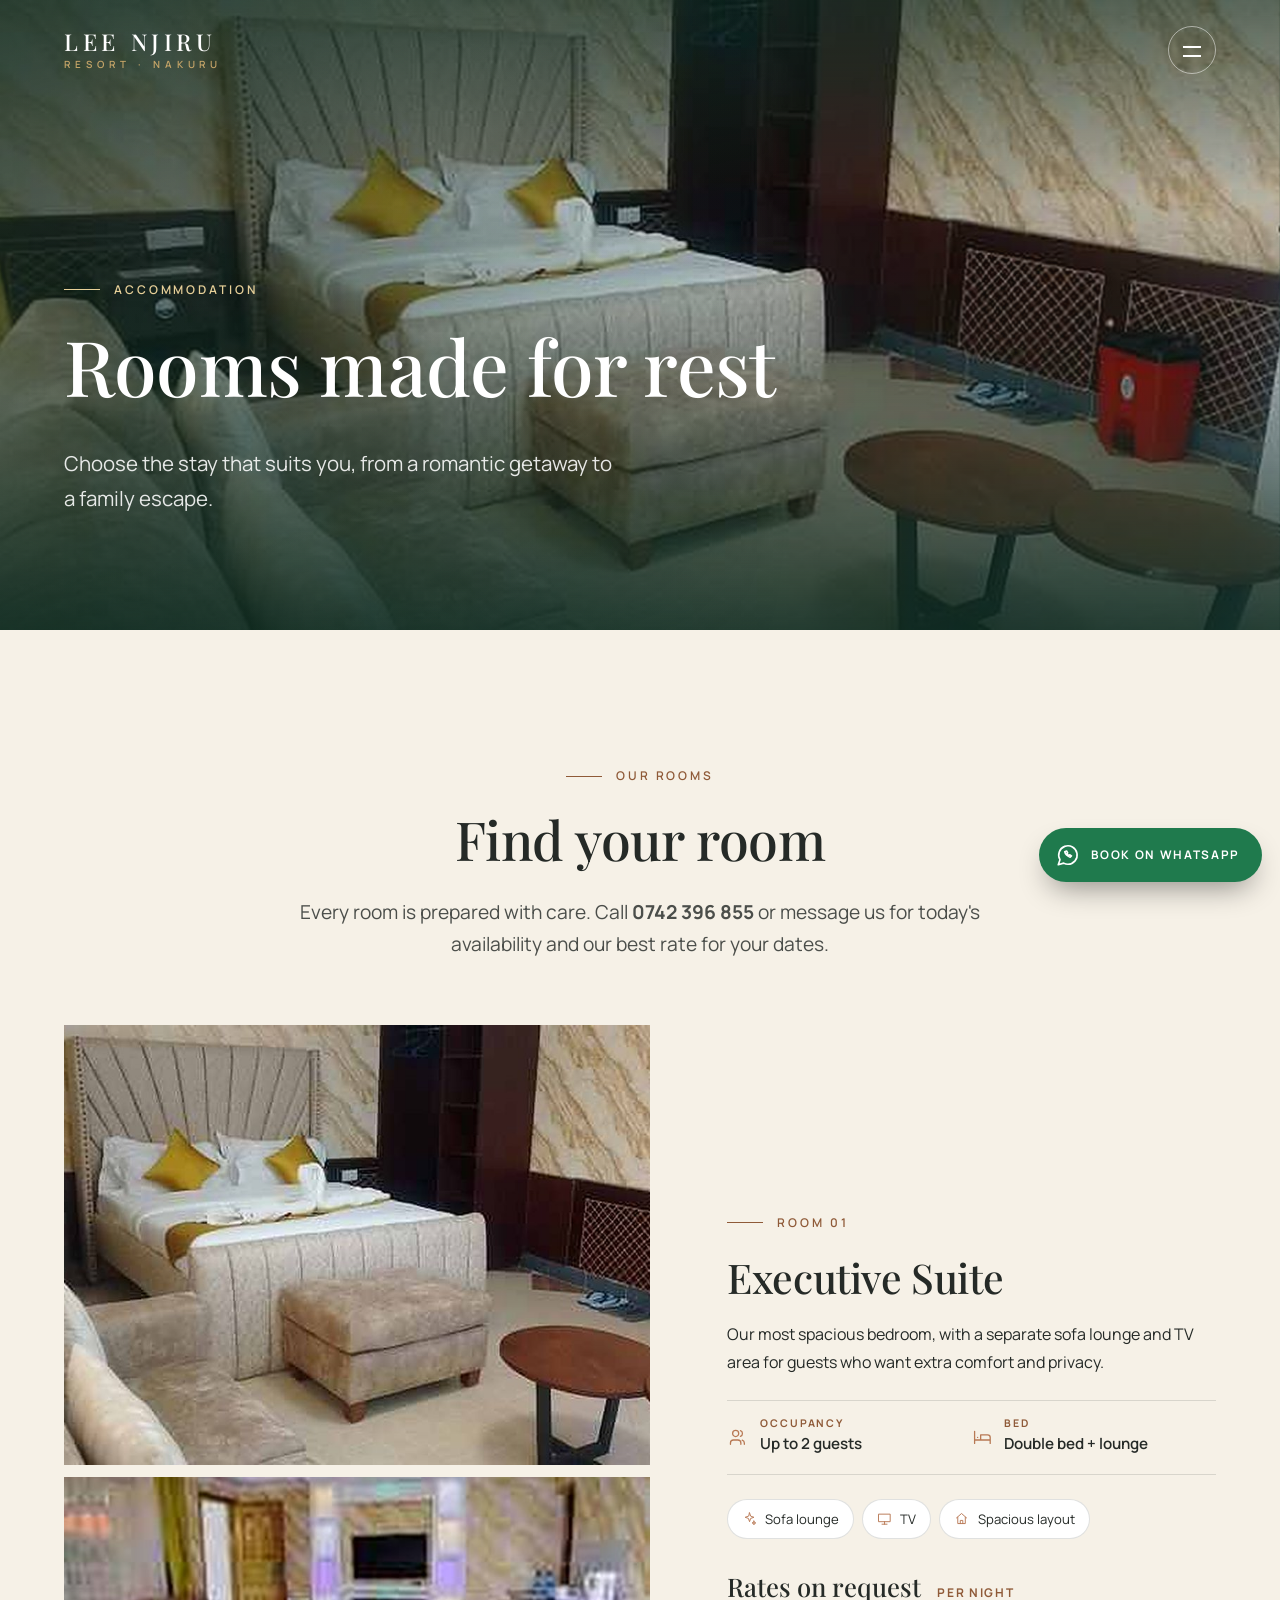
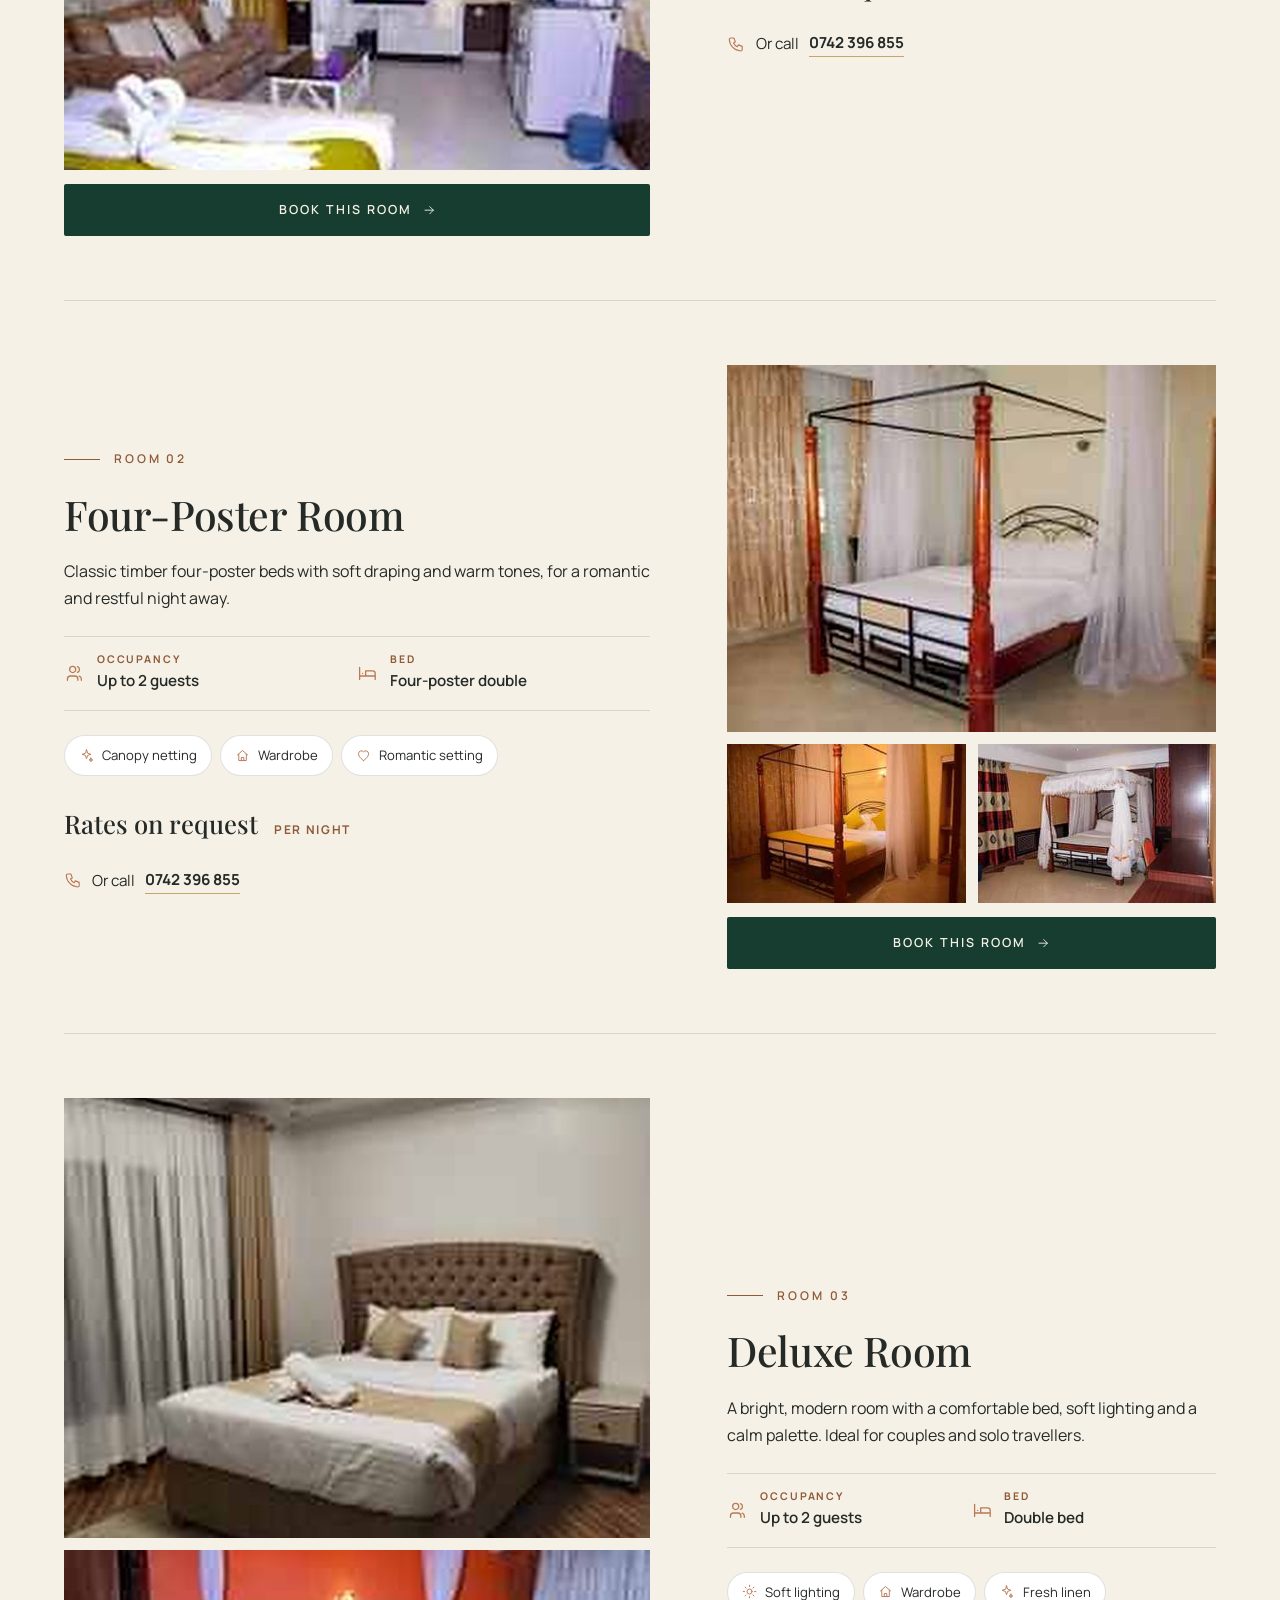
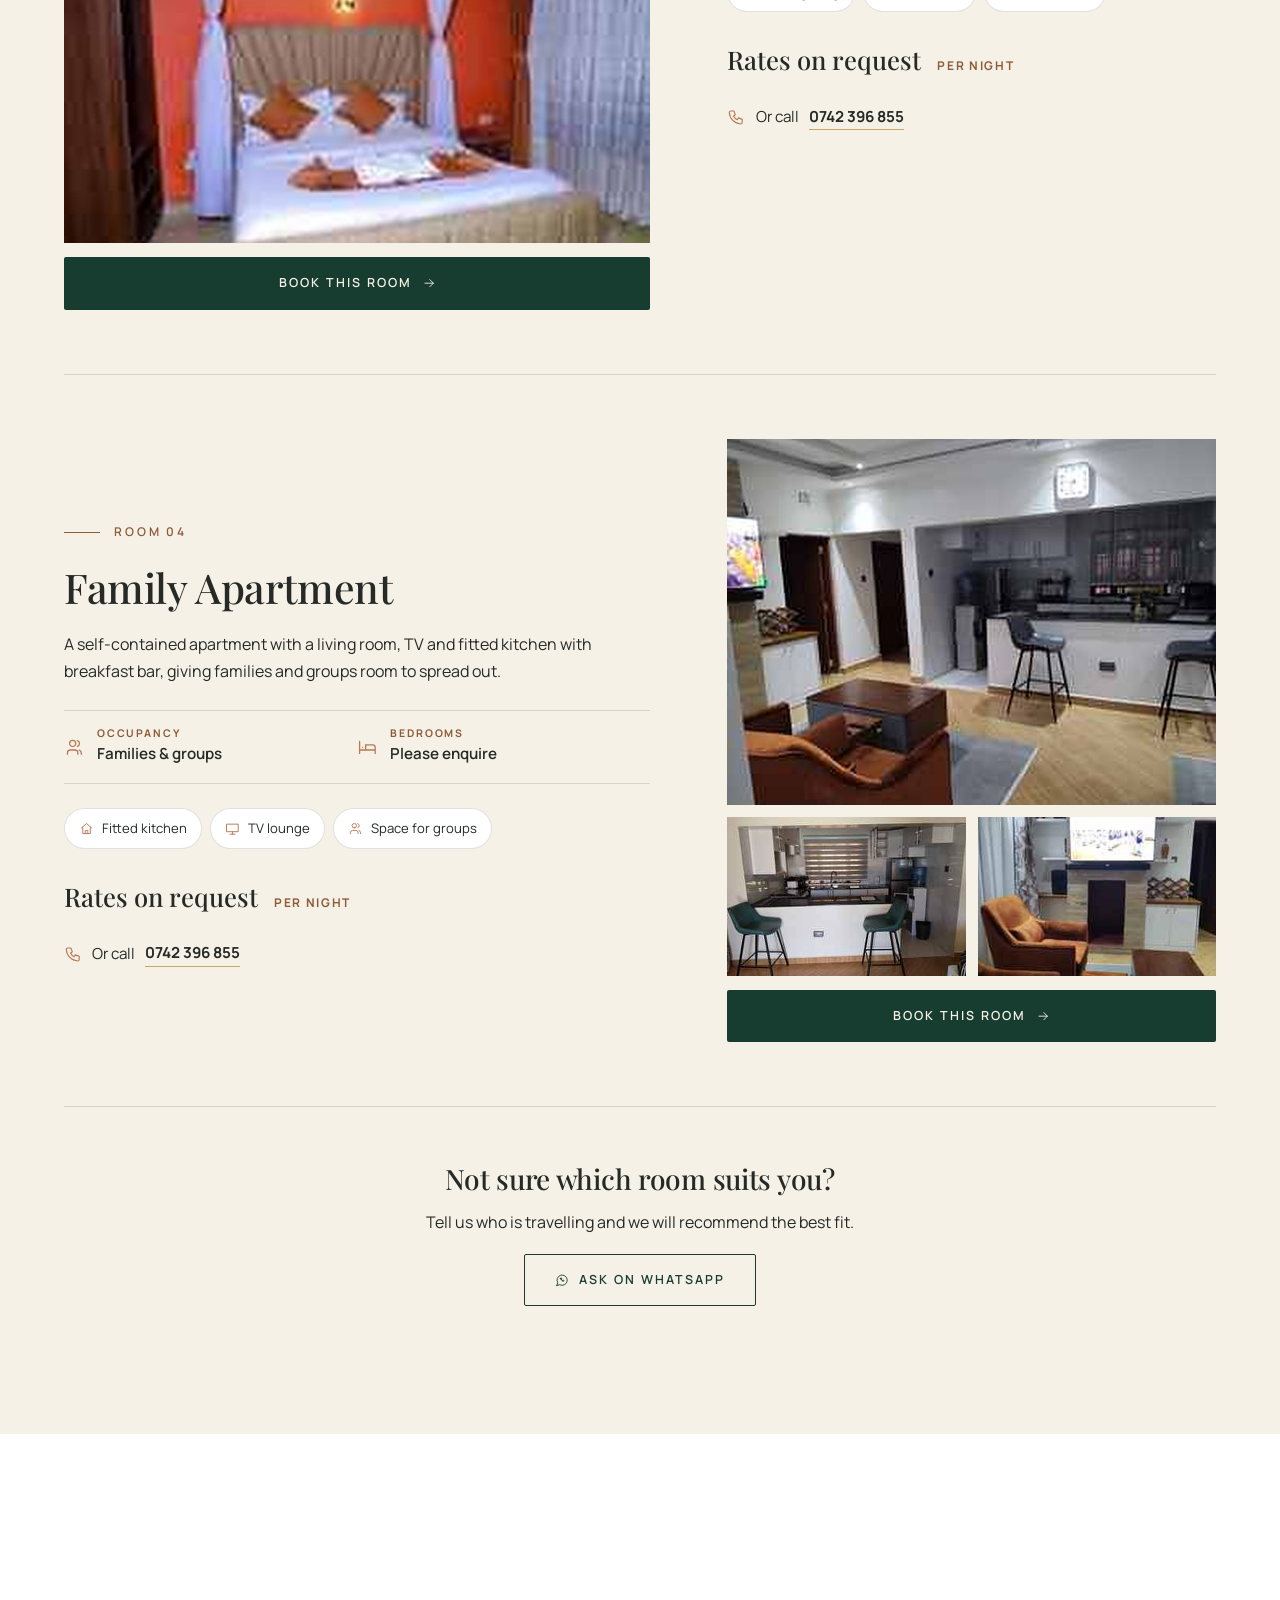
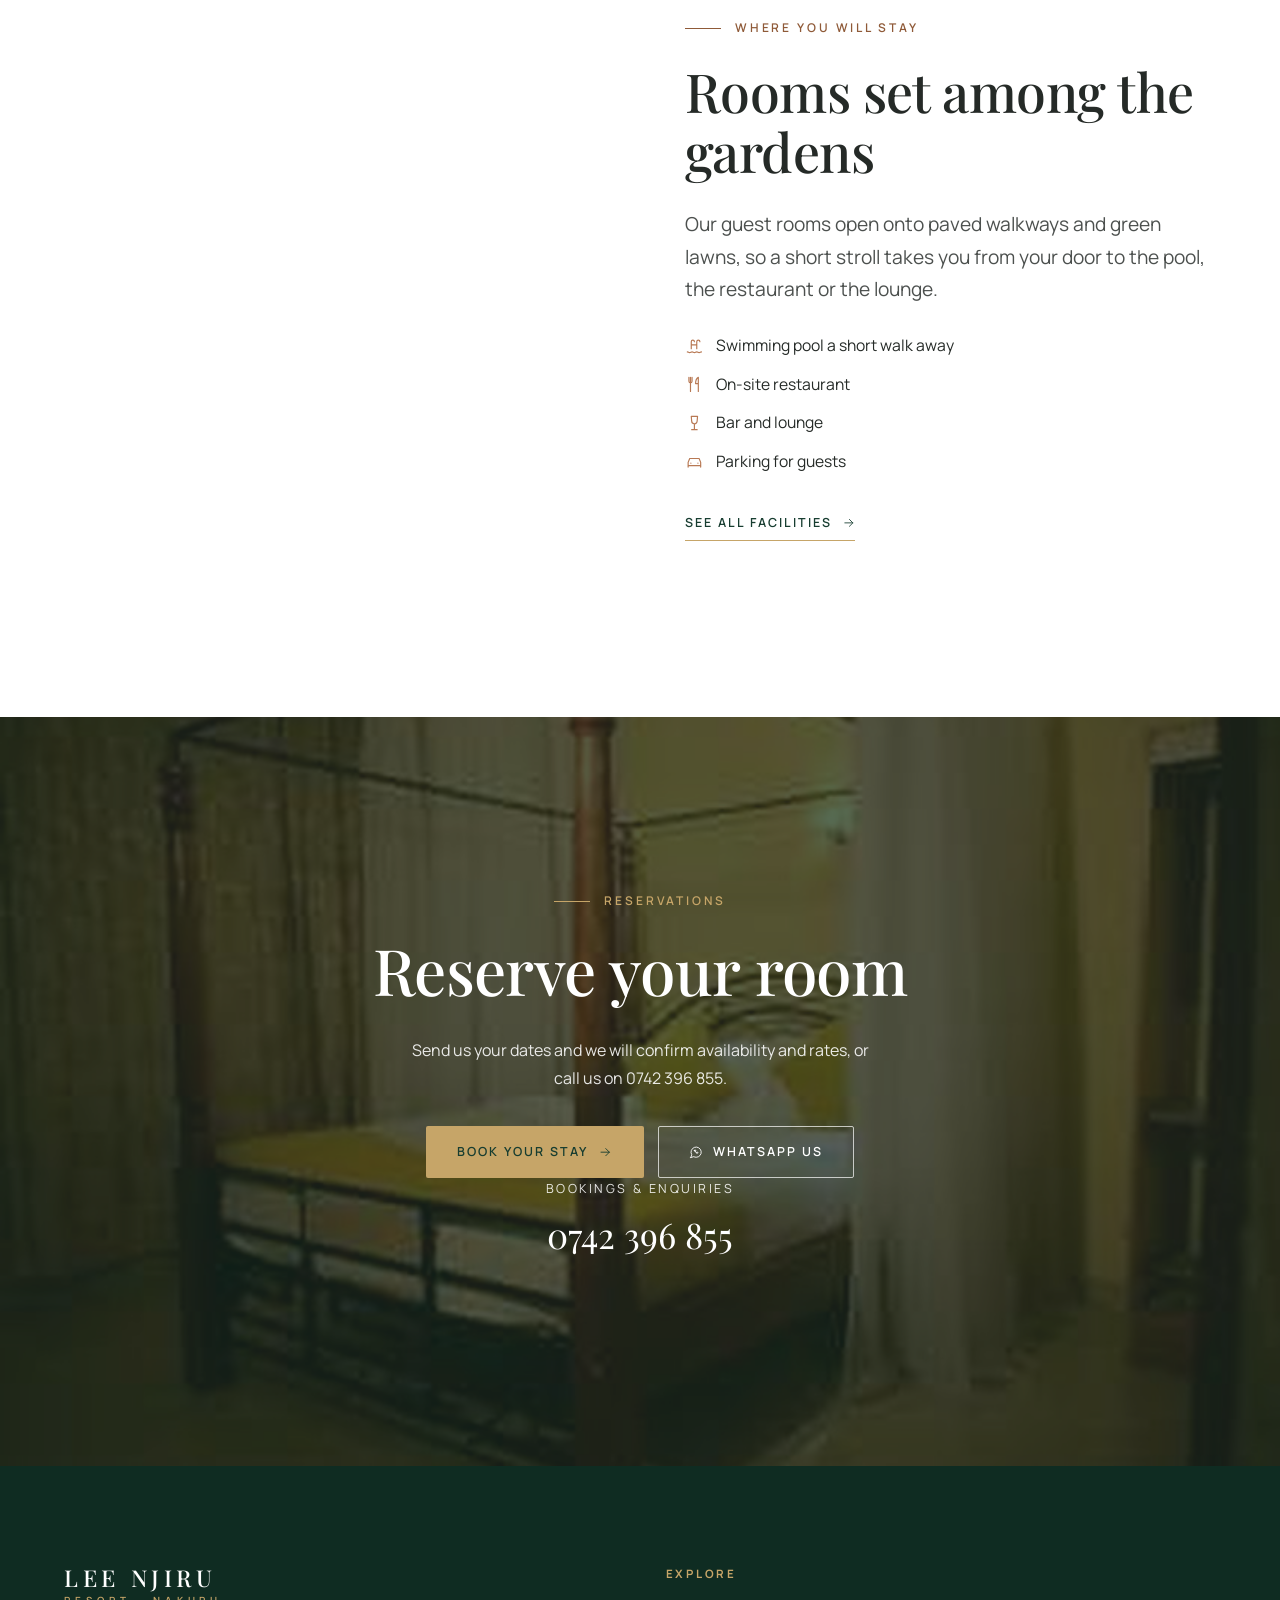
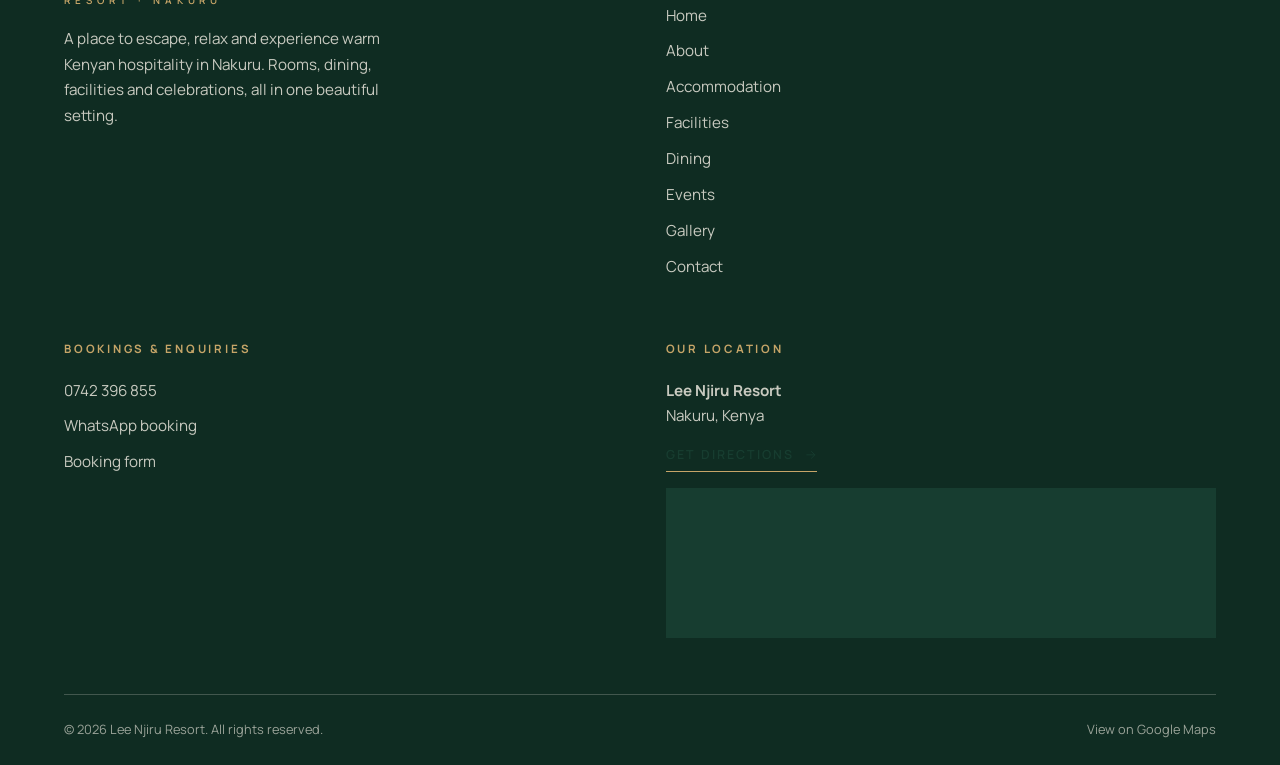
==== commit 657e6879: "Add files via upload" ====
--- a/accommodation.html
+++ b/accommodation.html
@@ -4,83 +4,83 @@
 <meta charset="utf-8">
 <meta name="viewport" content="width=device-width,initial-scale=1">
 <title>Accommodation | Lee Njiru Resort, Nakuru, Kenya</title>
-<meta name="description" content="Browse room categories at Lee Njiru Resort in Nakuru. Compare occupancy, beds and amenities, then book your room through WhatsApp.">
+<meta name="description" content="Browse suites, rooms and self-contained apartments at Lee Njiru Resort in Nakuru. See beds, occupancy and amenities, then book your room on 0742 396 855 or WhatsApp.">
 <meta name="theme-color" content="#173D30">
 <meta property="og:type" content="website">
 <meta property="og:title" content="Accommodation | Lee Njiru Resort, Nakuru, Kenya">
-<meta property="og:description" content="Browse room categories at Lee Njiru Resort in Nakuru. Compare occupancy, beds and amenities, then book your room through WhatsApp.">
-<meta property="og:image" content="images/hero.jpg">
+<meta property="og:description" content="Browse suites, rooms and self-contained apartments at Lee Njiru Resort in Nakuru. See beds, occupancy and amenities, then book your room on 0742 396 855 or WhatsApp.">
+<meta property="og:image" content="images/p-38.jpg">
 <link rel="preconnect" href="https://fonts.googleapis.com">
 <link rel="preconnect" href="https://fonts.gstatic.com" crossorigin>
 <link href="https://fonts.googleapis.com/css2?family=Manrope:wght@400;500;600;700&family=Playfair+Display:ital,wght@0,400;0,500;0,600;1,400;1,500&display=swap" rel="stylesheet">
 <link rel="stylesheet" href="css/styles.css">
 <script>document.documentElement.classList.add("js")</script>
-<script type="application/ld+json">{"@context":"https://schema.org","@type":"Resort","name":"Lee Njiru Resort","telephone":"+254742396855","address":{"@type":"PostalAddress","addressLocality":"Nakuru","addressCountry":"KE"},"description":"Resort accommodation, dining, facilities and event venues in Nakuru, Kenya."}</script>
+<script type="application/ld+json">{"@context":"https://schema.org","@type":"Resort","name":"Lee Njiru Resort","telephone":"+254742396855","address":{"@type":"PostalAddress","addressLocality":"Nakuru","addressCountry":"KE"},"geo":{"@type":"GeoCoordinates","latitude":-0.2646265,"longitude":35.9836623},"hasMap":"https://www.google.com/maps/place/LEE+NJIRU+RESORT/@-0.2646211,35.9810874,17z/data=!3m1!4b1!4m9!3m8!1s0x18298b4fbb07cc4b:0x8979e13f4bb16f9f!5m2!4m1!1i2!8m2!3d-0.2646265!4d35.9836623!16s%2Fg%2F11j031xl7w","description":"Resort accommodation, dining, facilities and event venues in Nakuru, Kenya."}</script>
 </head>
 <body>
-<svg xmlns="http://www.w3.org/2000/svg" width="0" height="0" style="position:absolute" aria-hidden="true" focusable="false"><symbol id="i-arrow" viewBox="0 0 24 24" fill="none" stroke="currentColor" stroke-width="1.5" stroke-linecap="round" stroke-linejoin="round"><path d="M5 12h14M13 6l6 6-6 6"/></symbol><symbol id="i-pin" viewBox="0 0 24 24" fill="none" stroke="currentColor" stroke-width="1.5" stroke-linecap="round" stroke-linejoin="round"><path d="M12 21s-7-6.2-7-11a7 7 0 0114 0c0 4.8-7 11-7 11z"/><circle cx="12" cy="10" r="2.5"/></symbol><symbol id="i-phone" viewBox="0 0 24 24" fill="none" stroke="currentColor" stroke-width="1.5" stroke-linecap="round" stroke-linejoin="round"><path d="M5 4h4l2 5-2.5 1.5a11 11 0 005 5L15 13l5 2v4a2 2 0 01-2 2A16 16 0 013 6a2 2 0 012-2z"/></symbol><symbol id="i-wa" viewBox="0 0 24 24" fill="none" stroke="currentColor" stroke-width="1.5" stroke-linecap="round" stroke-linejoin="round"><path d="M3 21l1.6-4.7A8.5 8.5 0 1112 20.5a8.4 8.4 0 01-4-1L3 21z"/><path d="M9 9c.5 2 2.5 4 5 5l1.2-1.2-1.7-1-.8.7a4 4 0 01-1.7-1.7l.7-.8-1-1.7L9 9z"/></symbol><symbol id="i-pool" viewBox="0 0 24 24" fill="none" stroke="currentColor" stroke-width="1.5" stroke-linecap="round" stroke-linejoin="round"><path d="M3 19c1.5 0 1.5 1 3 1s1.5-1 3-1 1.5 1 3 1 1.5-1 3-1 1.5 1 3 1 1.5-1 3-1M8 15V6a2 2 0 014 0M15 15V6a2 2 0 014 0M8 10h7"/></symbol><symbol id="i-leaf" viewBox="0 0 24 24" fill="none" stroke="currentColor" stroke-width="1.5" stroke-linecap="round" stroke-linejoin="round"><path d="M5 19c0-9 5-14 15-14 0 10-5 15-14 15M5 19l9-9"/></symbol><symbol id="i-flame" viewBox="0 0 24 24" fill="none" stroke="currentColor" stroke-width="1.5" stroke-linecap="round" stroke-linejoin="round"><path d="M12 3c1 4 5 5 5 10a5 5 0 01-10 0c0-2 1-3 2-4 .3 1.5 1 2 2 2 0-3-1-5 1-8z"/></symbol><symbol id="i-dumbbell" viewBox="0 0 24 24" fill="none" stroke="currentColor" stroke-width="1.5" stroke-linecap="round" stroke-linejoin="round"><path d="M6 8v8M3 10v4M18 8v8M21 10v4M6 12h12"/></symbol><symbol id="i-car" viewBox="0 0 24 24" fill="none" stroke="currentColor" stroke-width="1.5" stroke-linecap="round" stroke-linejoin="round"><path d="M4 16v-4l2-5h12l2 5v4M4 16h16M4 16v2M20 16v2M7.5 13h.01M16.5 13h.01"/></symbol><symbol id="i-wifi" viewBox="0 0 24 24" fill="none" stroke="currentColor" stroke-width="1.5" stroke-linecap="round" stroke-linejoin="round"><path d="M2 9a15 15 0 0120 0M5 12.5a10 10 0 0114 0M8.5 16a5 5 0 017 0M12 19.5h.01"/></symbol><symbol id="i-bed" viewBox="0 0 24 24" fill="none" stroke="currentColor" stroke-width="1.5" stroke-linecap="round" stroke-linejoin="round"><path d="M3 19V5M3 15h18v4M21 15v-3a3 3 0 00-3-3h-8v6M6.5 12h.01"/></symbol><symbol id="i-users" viewBox="0 0 24 24" fill="none" stroke="currentColor" stroke-width="1.5" stroke-linecap="round" stroke-linejoin="round"><path d="M16 20v-1.5a3.5 3.5 0 00-3.5-3.5h-5A3.5 3.5 0 004 18.5V20M10 11a3.5 3.5 0 100-7 3.5 3.5 0 000 7zM20 20v-1.5a3.5 3.5 0 00-2.5-3.3M15.5 4.2a3.5 3.5 0 010 6.6"/></symbol><symbol id="i-star" viewBox="0 0 24 24" fill="none" stroke="currentColor" stroke-width="1.5" stroke-linecap="round" stroke-linejoin="round"><path d="M12 3l2.7 5.6 6.1.9-4.4 4.3 1 6.1L12 17l-5.4 2.9 1-6.1L3.2 9.5l6.1-.9z"/></symbol><symbol id="i-check" viewBox="0 0 24 24" fill="none" stroke="currentColor" stroke-width="1.5" stroke-linecap="round" stroke-linejoin="round"><path d="M5 12.5l4.5 4.5L19 7"/></symbol><symbol id="i-close" viewBox="0 0 24 24" fill="none" stroke="currentColor" stroke-width="1.5" stroke-linecap="round" stroke-linejoin="round"><path d="M6 6l12 12M18 6L6 18"/></symbol><symbol id="i-utensils" viewBox="0 0 24 24" fill="none" stroke="currentColor" stroke-width="1.5" stroke-linecap="round" stroke-linejoin="round"><path d="M7 3v8M5 3v5a2 2 0 004 0V3M7 11v10M17 21V3c-2.5 1.5-3.5 4-3.5 8H17"/></symbol><symbol id="i-wine" viewBox="0 0 24 24" fill="none" stroke="currentColor" stroke-width="1.5" stroke-linecap="round" stroke-linejoin="round"><path d="M8 3h8l-.5 6a3.5 3.5 0 01-7 0L8 3zM12 12.5V20M8.5 20h7"/></symbol><symbol id="i-coffee" viewBox="0 0 24 24" fill="none" stroke="currentColor" stroke-width="1.5" stroke-linecap="round" stroke-linejoin="round"><path d="M4 9h13v5a5 5 0 01-5 5H9a5 5 0 01-5-5V9zM17 10h1.5a2.5 2.5 0 010 5H17M8 3v2M12 3v2"/></symbol><symbol id="i-heart" viewBox="0 0 24 24" fill="none" stroke="currentColor" stroke-width="1.5" stroke-linecap="round" stroke-linejoin="round"><path d="M12 20s-8-5-8-11a4.5 4.5 0 018-2.8A4.5 4.5 0 0120 9c0 6-8 11-8 11z"/></symbol><symbol id="i-sparkle" viewBox="0 0 24 24" fill="none" stroke="currentColor" stroke-width="1.5" stroke-linecap="round" stroke-linejoin="round"><path d="M12 3l1.8 5.2L19 10l-5.2 1.8L12 17l-1.8-5.2L5 10l5.2-1.8zM19 16l.8 2.2L22 19l-2.2.8L19 22l-.8-2.2L16 19l2.2-.8z"/></symbol><symbol id="i-briefcase" viewBox="0 0 24 24" fill="none" stroke="currentColor" stroke-width="1.5" stroke-linecap="round" stroke-linejoin="round"><path d="M4 8h16v11H4zM9 8V5h6v3M4 13h16"/></symbol><symbol id="i-present" viewBox="0 0 24 24" fill="none" stroke="currentColor" stroke-width="1.5" stroke-linecap="round" stroke-linejoin="round"><path d="M4 4h16v11H4zM12 15v5M8 20h8M8 11l3-2 2 1.5 3-3"/></symbol><symbol id="i-flag" viewBox="0 0 24 24" fill="none" stroke="currentColor" stroke-width="1.5" stroke-linecap="round" stroke-linejoin="round"><path d="M5 21V4M5 4h11l-2 4 2 4H5"/></symbol><symbol id="i-mail" viewBox="0 0 24 24" fill="none" stroke="currentColor" stroke-width="1.5" stroke-linecap="round" stroke-linejoin="round"><path d="M3 6h18v12H3zM3 7l9 6 9-6"/></symbol><symbol id="i-clock" viewBox="0 0 24 24" fill="none" stroke="currentColor" stroke-width="1.5" stroke-linecap="round" stroke-linejoin="round"><circle cx="12" cy="12" r="9"/><path d="M12 7v5l3 2"/></symbol><symbol id="i-shield" viewBox="0 0 24 24" fill="none" stroke="currentColor" stroke-width="1.5" stroke-linecap="round" stroke-linejoin="round"><path d="M12 3l8 3v6c0 5-3.5 8-8 9-4.5-1-8-4-8-9V6z"/></symbol><symbol id="i-sun" viewBox="0 0 24 24" fill="none" stroke="currentColor" stroke-width="1.5" stroke-linecap="round" stroke-linejoin="round"><circle cx="12" cy="12" r="4"/><path d="M12 2v2M12 20v2M2 12h2M20 12h2M5 5l1.5 1.5M17.5 17.5L19 19M19 5l-1.5 1.5M6.5 17.5L5 19"/></symbol><symbol id="i-tv" viewBox="0 0 24 24" fill="none" stroke="currentColor" stroke-width="1.5" stroke-linecap="round" stroke-linejoin="round"><path d="M3 5h18v12H3zM8 21h8M12 17v4"/></symbol><symbol id="i-wind" viewBox="0 0 24 24" fill="none" stroke="currentColor" stroke-width="1.5" stroke-linecap="round" stroke-linejoin="round"><path d="M3 8h11a3 3 0 10-3-3M3 12h16a3 3 0 11-3 3M3 16h8"/></symbol><symbol id="i-calendar" viewBox="0 0 24 24" fill="none" stroke="currentColor" stroke-width="1.5" stroke-linecap="round" stroke-linejoin="round"><path d="M4 5h16v15H4zM4 10h16M8 3v4M16 3v4"/></symbol><symbol id="i-bath" viewBox="0 0 24 24" fill="none" stroke="currentColor" stroke-width="1.5" stroke-linecap="round" stroke-linejoin="round"><path d="M4 12h16v3a4 4 0 01-4 4H8a4 4 0 01-4-4v-3zM6 12V6a2 2 0 013.5-1.3M7 19l-1 2M17 19l1 2"/></symbol><symbol id="i-music" viewBox="0 0 24 24" fill="none" stroke="currentColor" stroke-width="1.5" stroke-linecap="round" stroke-linejoin="round"><path d="M9 18V6l11-2v12M9 18a3 3 0 11-6 0 3 3 0 016 0zM20 16a3 3 0 11-6 0 3 3 0 016 0z"/></symbol></svg>
+<svg xmlns="http://www.w3.org/2000/svg" width="0" height="0" style="position:absolute" aria-hidden="true" focusable="false"><symbol id="i-arrow" viewBox="0 0 24 24" fill="none" stroke="currentColor" stroke-width="1.5" stroke-linecap="round" stroke-linejoin="round"><path d="M5 12h14M13 6l6 6-6 6"/></symbol><symbol id="i-pin" viewBox="0 0 24 24" fill="none" stroke="currentColor" stroke-width="1.5" stroke-linecap="round" stroke-linejoin="round"><path d="M12 21s-7-6.2-7-11a7 7 0 0114 0c0 4.8-7 11-7 11z"/><circle cx="12" cy="10" r="2.5"/></symbol><symbol id="i-phone" viewBox="0 0 24 24" fill="none" stroke="currentColor" stroke-width="1.5" stroke-linecap="round" stroke-linejoin="round"><path d="M5 4h4l2 5-2.5 1.5a11 11 0 005 5L15 13l5 2v4a2 2 0 01-2 2A16 16 0 013 6a2 2 0 012-2z"/></symbol><symbol id="i-wa" viewBox="0 0 24 24" fill="none" stroke="currentColor" stroke-width="1.5" stroke-linecap="round" stroke-linejoin="round"><path d="M3 21l1.6-4.7A8.5 8.5 0 1112 20.5a8.4 8.4 0 01-4-1L3 21z"/><path d="M9 9c.5 2 2.5 4 5 5l1.2-1.2-1.7-1-.8.7a4 4 0 01-1.7-1.7l.7-.8-1-1.7L9 9z"/></symbol><symbol id="i-pool" viewBox="0 0 24 24" fill="none" stroke="currentColor" stroke-width="1.5" stroke-linecap="round" stroke-linejoin="round"><path d="M3 19c1.5 0 1.5 1 3 1s1.5-1 3-1 1.5 1 3 1 1.5-1 3-1 1.5 1 3 1 1.5-1 3-1M8 15V6a2 2 0 014 0M15 15V6a2 2 0 014 0M8 10h7"/></symbol><symbol id="i-leaf" viewBox="0 0 24 24" fill="none" stroke="currentColor" stroke-width="1.5" stroke-linecap="round" stroke-linejoin="round"><path d="M5 19c0-9 5-14 15-14 0 10-5 15-14 15M5 19l9-9"/></symbol><symbol id="i-flame" viewBox="0 0 24 24" fill="none" stroke="currentColor" stroke-width="1.5" stroke-linecap="round" stroke-linejoin="round"><path d="M12 3c1 4 5 5 5 10a5 5 0 01-10 0c0-2 1-3 2-4 .3 1.5 1 2 2 2 0-3-1-5 1-8z"/></symbol><symbol id="i-car" viewBox="0 0 24 24" fill="none" stroke="currentColor" stroke-width="1.5" stroke-linecap="round" stroke-linejoin="round"><path d="M4 16v-4l2-5h12l2 5v4M4 16h16M4 16v2M20 16v2M7.5 13h.01M16.5 13h.01"/></symbol><symbol id="i-bed" viewBox="0 0 24 24" fill="none" stroke="currentColor" stroke-width="1.5" stroke-linecap="round" stroke-linejoin="round"><path d="M3 19V5M3 15h18v4M21 15v-3a3 3 0 00-3-3h-8v6M6.5 12h.01"/></symbol><symbol id="i-users" viewBox="0 0 24 24" fill="none" stroke="currentColor" stroke-width="1.5" stroke-linecap="round" stroke-linejoin="round"><path d="M16 20v-1.5a3.5 3.5 0 00-3.5-3.5h-5A3.5 3.5 0 004 18.5V20M10 11a3.5 3.5 0 100-7 3.5 3.5 0 000 7zM20 20v-1.5a3.5 3.5 0 00-2.5-3.3M15.5 4.2a3.5 3.5 0 010 6.6"/></symbol><symbol id="i-star" viewBox="0 0 24 24" fill="none" stroke="currentColor" stroke-width="1.5" stroke-linecap="round" stroke-linejoin="round"><path d="M12 3l2.7 5.6 6.1.9-4.4 4.3 1 6.1L12 17l-5.4 2.9 1-6.1L3.2 9.5l6.1-.9z"/></symbol><symbol id="i-check" viewBox="0 0 24 24" fill="none" stroke="currentColor" stroke-width="1.5" stroke-linecap="round" stroke-linejoin="round"><path d="M5 12.5l4.5 4.5L19 7"/></symbol><symbol id="i-close" viewBox="0 0 24 24" fill="none" stroke="currentColor" stroke-width="1.5" stroke-linecap="round" stroke-linejoin="round"><path d="M6 6l12 12M18 6L6 18"/></symbol><symbol id="i-utensils" viewBox="0 0 24 24" fill="none" stroke="currentColor" stroke-width="1.5" stroke-linecap="round" stroke-linejoin="round"><path d="M7 3v8M5 3v5a2 2 0 004 0V3M7 11v10M17 21V3c-2.5 1.5-3.5 4-3.5 8H17"/></symbol><symbol id="i-wine" viewBox="0 0 24 24" fill="none" stroke="currentColor" stroke-width="1.5" stroke-linecap="round" stroke-linejoin="round"><path d="M8 3h8l-.5 6a3.5 3.5 0 01-7 0L8 3zM12 12.5V20M8.5 20h7"/></symbol><symbol id="i-coffee" viewBox="0 0 24 24" fill="none" stroke="currentColor" stroke-width="1.5" stroke-linecap="round" stroke-linejoin="round"><path d="M4 9h13v5a5 5 0 01-5 5H9a5 5 0 01-5-5V9zM17 10h1.5a2.5 2.5 0 010 5H17M8 3v2M12 3v2"/></symbol><symbol id="i-heart" viewBox="0 0 24 24" fill="none" stroke="currentColor" stroke-width="1.5" stroke-linecap="round" stroke-linejoin="round"><path d="M12 20s-8-5-8-11a4.5 4.5 0 018-2.8A4.5 4.5 0 0120 9c0 6-8 11-8 11z"/></symbol><symbol id="i-sparkle" viewBox="0 0 24 24" fill="none" stroke="currentColor" stroke-width="1.5" stroke-linecap="round" stroke-linejoin="round"><path d="M12 3l1.8 5.2L19 10l-5.2 1.8L12 17l-1.8-5.2L5 10l5.2-1.8zM19 16l.8 2.2L22 19l-2.2.8L19 22l-.8-2.2L16 19l2.2-.8z"/></symbol><symbol id="i-briefcase" viewBox="0 0 24 24" fill="none" stroke="currentColor" stroke-width="1.5" stroke-linecap="round" stroke-linejoin="round"><path d="M4 8h16v11H4zM9 8V5h6v3M4 13h16"/></symbol><symbol id="i-present" viewBox="0 0 24 24" fill="none" stroke="currentColor" stroke-width="1.5" stroke-linecap="round" stroke-linejoin="round"><path d="M4 4h16v11H4zM12 15v5M8 20h8M8 11l3-2 2 1.5 3-3"/></symbol><symbol id="i-flag" viewBox="0 0 24 24" fill="none" stroke="currentColor" stroke-width="1.5" stroke-linecap="round" stroke-linejoin="round"><path d="M5 21V4M5 4h11l-2 4 2 4H5"/></symbol><symbol id="i-clock" viewBox="0 0 24 24" fill="none" stroke="currentColor" stroke-width="1.5" stroke-linecap="round" stroke-linejoin="round"><circle cx="12" cy="12" r="9"/><path d="M12 7v5l3 2"/></symbol><symbol id="i-sun" viewBox="0 0 24 24" fill="none" stroke="currentColor" stroke-width="1.5" stroke-linecap="round" stroke-linejoin="round"><circle cx="12" cy="12" r="4"/><path d="M12 2v2M12 20v2M2 12h2M20 12h2M5 5l1.5 1.5M17.5 17.5L19 19M19 5l-1.5 1.5M6.5 17.5L5 19"/></symbol><symbol id="i-tv" viewBox="0 0 24 24" fill="none" stroke="currentColor" stroke-width="1.5" stroke-linecap="round" stroke-linejoin="round"><path d="M3 5h18v12H3zM8 21h8M12 17v4"/></symbol><symbol id="i-home" viewBox="0 0 24 24" fill="none" stroke="currentColor" stroke-width="1.5" stroke-linecap="round" stroke-linejoin="round"><path d="M4 11l8-7 8 7M6 10v10h12V10M10 20v-5h4v5"/></symbol><symbol id="i-music" viewBox="0 0 24 24" fill="none" stroke="currentColor" stroke-width="1.5" stroke-linecap="round" stroke-linejoin="round"><path d="M9 18V6l11-2v12M9 18a3 3 0 11-6 0 3 3 0 016 0zM20 16a3 3 0 11-6 0 3 3 0 016 0z"/></symbol><symbol id="i-compass" viewBox="0 0 24 24" fill="none" stroke="currentColor" stroke-width="1.5" stroke-linecap="round" stroke-linejoin="round"><circle cx="12" cy="12" r="9"/><path d="M15.5 8.5l-2 5-5 2 2-5z"/></symbol></svg>
 <a class="skip" href="#main">Skip to content</a>
 <header class="site-header">
 <a class="brand" href="index.html" aria-label="Lee Njiru Resort, home"><b>LEE NJIRU</b><span>Resort &middot; Nakuru</span></a>
 <div class="header-right">
-<nav class="nav" id="nav" aria-label="Main"><ul><li style="--i:0"><a href="index.html">Home</a></li><li style="--i:1"><a href="accommodation.html" aria-current="page">Accommodation</a></li><li style="--i:2"><a href="facilities.html">Facilities</a></li><li style="--i:3"><a href="dining.html">Dining</a></li><li style="--i:4"><a href="events.html">Events</a></li><li style="--i:5"><a href="gallery.html">Gallery</a></li><li style="--i:6"><a href="contact.html">Contact</a></li><li class="nav-book" style="--i:7"><a href="contact.html#booking">Book Now</a></li></ul></nav>
+<nav class="nav" id="nav" aria-label="Main"><ul><li style="--i:0"><a href="index.html">Home</a></li><li style="--i:1"><a href="about.html">About</a></li><li style="--i:2"><a href="accommodation.html" aria-current="page">Accommodation</a></li><li style="--i:3"><a href="facilities.html">Facilities</a></li><li style="--i:4"><a href="dining.html">Dining</a></li><li style="--i:5"><a href="events.html">Events</a></li><li style="--i:6"><a href="gallery.html">Gallery</a></li><li style="--i:7"><a href="contact.html">Contact</a></li><li class="nav-book" style="--i:8"><a href="contact.html#booking">Book Now</a></li></ul></nav>
 <a class="btn btn-gold btn-sm header-cta" href="contact.html#booking">Book Now</a>
 <button class="toggle" type="button" aria-expanded="false" aria-controls="nav" aria-label="Open menu"><i></i><i></i></button>
 </div>
 </header>
 <main id="main">
-<!-- CONFIRM WITH THE RESORT: room names, occupancy, bed setups and amenities below are placeholders. Add nightly prices in the .price blocks once confirmed. -->
-<section class="page-hero"><div class="hero-bg media" data-label="Hero photo: images/accommodation-hero.jpg"><img src="images/accommodation-hero.jpg" alt="Guest room at Lee Njiru Resort" fetchpriority="high" decoding="async"></div><div class="hero-in"><div class="inner"><span class="eyebrow">Accommodation</span><h1>Rooms made for rest</h1><p class="sub">Choose the stay that suits you, from a simple getaway to a family escape.</p></div></div></section>
+<!-- CONFIRM WITH THE RESORT: occupancy, bed configuration and amenities below are best guesses from the photos. Add nightly prices in the .price blocks once confirmed. -->
+<section class="page-hero"><div class="hero-bg media"><img src="images/p-32.jpg" alt="Suite bedroom and lounge" width="1400" height="625" fetchpriority="high" decoding="async"></div><div class="hero-in"><div class="inner"><span class="eyebrow">Accommodation</span><h1>Rooms made for rest</h1><p class="sub">Choose the stay that suits you, from a romantic getaway to a family escape.</p></div></div></section>
 
 <section class="section">
 <div class="container">
-<div class="sec-head center reveal"><span class="eyebrow">Our Rooms</span><h2>Find your room</h2><p class="lead">Every room is prepared with care. Message us for today's availability and our best rate for your dates.</p></div>
+<div class="sec-head center reveal"><span class="eyebrow">Our Rooms</span><h2>Find your room</h2><p class="lead">Every room is prepared with care. Call <a href="tel:+254742396855"><strong>0742 396 855</strong></a> or message us for today's availability and our best rate for your dates.</p></div>
 
 <article class="room">
-<div class="room-media reveal"><div class="media main zoom" data-label="images/room-standard.jpg"><img src="images/room-standard.jpg" alt="Standard room at Lee Njiru Resort" loading="lazy" decoding="async"></div><div class="thumbs"><div class="media zoom" data-label="images/room-standard-2.jpg"><img src="images/room-standard-2.jpg" alt="Standard room bed" loading="lazy" decoding="async"></div><div class="media zoom" data-label="images/room-standard-3.jpg"><img src="images/room-standard-3.jpg" alt="Standard room bathroom" loading="lazy" decoding="async"></div></div></div>
+<div class="room-media reveal"><div class="media main zoom"><img src="images/p-32.jpg" alt="Suite bedroom and lounge" width="1400" height="625" loading="lazy" decoding="async"></div><div class="thumbs"><div class="media zoom"><img src="images/p-37.jpg" alt="Suite lounge with TV" width="630" height="420" loading="lazy" decoding="async"></div></div><a class="btn btn-forest btn-block" href="contact.html?room=Executive%20Suite#booking">Book This Room <svg class="ico" aria-hidden="true"><use href="#i-arrow"/></svg></a></div>
 <div class="reveal" data-d=".1">
-<span class="eyebrow">Room 01</span><h2>Standard Room</h2>
-<p>A comfortable, well-appointed room for a restful night, ideal for solo travellers and couples.</p>
-<div class="specs"><div><svg class="ico" aria-hidden="true"><use href="#i-users"/></svg><p style="margin:0"><small>Occupancy</small><span>Up to 2 guests</span></p></div><div><svg class="ico" aria-hidden="true"><use href="#i-bed"/></svg><p style="margin:0"><small>Beds</small><span>1 Queen or 2 Singles</span></p></div></div>
-<ul class="amen"><li><svg class="ico" aria-hidden="true"><use href="#i-bath"/></svg> Private bathroom</li><li><svg class="ico" aria-hidden="true"><use href="#i-wifi"/></svg> Wi-Fi</li><li><svg class="ico" aria-hidden="true"><use href="#i-tv"/></svg> TV</li><li><svg class="ico" aria-hidden="true"><use href="#i-coffee"/></svg> Tea &amp; coffee</li></ul>
+<span class="eyebrow">Room 01</span><h2>Executive Suite</h2>
+<p>Our most spacious bedroom, with a separate sofa lounge and TV area for guests who want extra comfort and privacy.</p>
+<div class="specs"><div><svg class="ico" aria-hidden="true"><use href="#i-users"/></svg><p style="margin:0"><small>Occupancy</small><span>Up to 2 guests</span></p></div><div><svg class="ico" aria-hidden="true"><use href="#i-bed"/></svg><p style="margin:0"><small>Bed</small><span>Double bed + lounge</span></p></div></div>
+<ul class="amen"><li><svg class="ico" aria-hidden="true"><use href="#i-sparkle"/></svg> Sofa lounge</li><li><svg class="ico" aria-hidden="true"><use href="#i-tv"/></svg> TV</li><li><svg class="ico" aria-hidden="true"><use href="#i-home"/></svg> Spacious layout</li></ul>
 <div class="price"><strong>Rates on request</strong><small>Per night</small></div>
-<a class="btn btn-forest" href="contact.html?room=Standard%20Room#booking">Book This Room <svg class="ico" aria-hidden="true"><use href="#i-arrow"/></svg></a>
+<p class="room-call"><svg class="ico" aria-hidden="true"><use href="#i-phone"/></svg> Or call <a href="tel:+254742396855">0742 396 855</a></p>
 </div>
 </article>
 
 <article class="room">
-<div class="room-media reveal"><div class="media main zoom" data-label="images/room-deluxe.jpg"><img src="images/room-deluxe.jpg" alt="Deluxe room at Lee Njiru Resort" loading="lazy" decoding="async"></div><div class="thumbs"><div class="media zoom" data-label="images/room-deluxe-2.jpg"><img src="images/room-deluxe-2.jpg" alt="Deluxe room seating area" loading="lazy" decoding="async"></div><div class="media zoom" data-label="images/room-deluxe-3.jpg"><img src="images/room-deluxe-3.jpg" alt="Deluxe room bathroom" loading="lazy" decoding="async"></div></div></div>
+<div class="room-media reveal"><div class="media main zoom"><img src="images/p-43.jpg" alt="Canopy bed in a guest room" width="855" height="570" loading="lazy" decoding="async"></div><div class="thumbs"><div class="media zoom"><img src="images/p-28.jpg" alt="Four-poster bedroom" width="855" height="570" loading="lazy" decoding="async"></div><div class="media zoom"><img src="images/p-48.jpg" alt="Canopy bed room" width="855" height="570" loading="lazy" decoding="async"></div></div><a class="btn btn-forest btn-block" href="contact.html?room=Four-Poster%20Room#booking">Book This Room <svg class="ico" aria-hidden="true"><use href="#i-arrow"/></svg></a></div>
 <div class="reveal" data-d=".1">
-<span class="eyebrow">Room 02</span><h2>Deluxe Room</h2>
-<p>More space and finer touches for a special stay, with a spacious bed and room to relax.</p>
-<div class="specs"><div><svg class="ico" aria-hidden="true"><use href="#i-users"/></svg><p style="margin:0"><small>Occupancy</small><span>Up to 2 guests</span></p></div><div><svg class="ico" aria-hidden="true"><use href="#i-bed"/></svg><p style="margin:0"><small>Beds</small><span>1 King bed</span></p></div></div>
-<ul class="amen"><li><svg class="ico" aria-hidden="true"><use href="#i-bath"/></svg> En-suite bathroom</li><li><svg class="ico" aria-hidden="true"><use href="#i-wifi"/></svg> Wi-Fi</li><li><svg class="ico" aria-hidden="true"><use href="#i-tv"/></svg> TV</li><li><svg class="ico" aria-hidden="true"><use href="#i-wind"/></svg> Climate comfort</li></ul>
+<span class="eyebrow">Room 02</span><h2>Four-Poster Room</h2>
+<p>Classic timber four-poster beds with soft draping and warm tones, for a romantic and restful night away.</p>
+<div class="specs"><div><svg class="ico" aria-hidden="true"><use href="#i-users"/></svg><p style="margin:0"><small>Occupancy</small><span>Up to 2 guests</span></p></div><div><svg class="ico" aria-hidden="true"><use href="#i-bed"/></svg><p style="margin:0"><small>Bed</small><span>Four-poster double</span></p></div></div>
+<ul class="amen"><li><svg class="ico" aria-hidden="true"><use href="#i-sparkle"/></svg> Canopy netting</li><li><svg class="ico" aria-hidden="true"><use href="#i-home"/></svg> Wardrobe</li><li><svg class="ico" aria-hidden="true"><use href="#i-heart"/></svg> Romantic setting</li></ul>
 <div class="price"><strong>Rates on request</strong><small>Per night</small></div>
-<a class="btn btn-forest" href="contact.html?room=Deluxe%20Room#booking">Book This Room <svg class="ico" aria-hidden="true"><use href="#i-arrow"/></svg></a>
+<p class="room-call"><svg class="ico" aria-hidden="true"><use href="#i-phone"/></svg> Or call <a href="tel:+254742396855">0742 396 855</a></p>
 </div>
 </article>
 
 <article class="room">
-<div class="room-media reveal"><div class="media main zoom" data-label="images/room-family.jpg"><img src="images/room-family.jpg" alt="Family room at Lee Njiru Resort" loading="lazy" decoding="async"></div><div class="thumbs"><div class="media zoom" data-label="images/room-family-2.jpg"><img src="images/room-family-2.jpg" alt="Family room beds" loading="lazy" decoding="async"></div><div class="media zoom" data-label="images/room-family-3.jpg"><img src="images/room-family-3.jpg" alt="Family room bathroom" loading="lazy" decoding="async"></div></div></div>
+<div class="room-media reveal"><div class="media main zoom"><img src="images/p-46.jpg" alt="Modern bedroom" width="684" height="909" loading="lazy" decoding="async"></div><div class="thumbs"><div class="media zoom"><img src="images/p-40.jpg" alt="Guest room" width="630" height="420" loading="lazy" decoding="async"></div></div><a class="btn btn-forest btn-block" href="contact.html?room=Deluxe%20Room#booking">Book This Room <svg class="ico" aria-hidden="true"><use href="#i-arrow"/></svg></a></div>
 <div class="reveal" data-d=".1">
-<span class="eyebrow">Room 03</span><h2>Family Room</h2>
-<p>Generous space for the whole family to stay together, with comfortable sleeping for parents and children.</p>
-<div class="specs"><div><svg class="ico" aria-hidden="true"><use href="#i-users"/></svg><p style="margin:0"><small>Occupancy</small><span>Up to 4 guests</span></p></div><div><svg class="ico" aria-hidden="true"><use href="#i-bed"/></svg><p style="margin:0"><small>Beds</small><span>1 Queen + 2 Singles</span></p></div></div>
-<ul class="amen"><li><svg class="ico" aria-hidden="true"><use href="#i-bath"/></svg> En-suite bathroom</li><li><svg class="ico" aria-hidden="true"><use href="#i-wifi"/></svg> Wi-Fi</li><li><svg class="ico" aria-hidden="true"><use href="#i-tv"/></svg> TV</li><li><svg class="ico" aria-hidden="true"><use href="#i-users"/></svg> Room for 4</li></ul>
+<span class="eyebrow">Room 03</span><h2>Deluxe Room</h2>
+<p>A bright, modern room with a comfortable bed, soft lighting and a calm palette. Ideal for couples and solo travellers.</p>
+<div class="specs"><div><svg class="ico" aria-hidden="true"><use href="#i-users"/></svg><p style="margin:0"><small>Occupancy</small><span>Up to 2 guests</span></p></div><div><svg class="ico" aria-hidden="true"><use href="#i-bed"/></svg><p style="margin:0"><small>Bed</small><span>Double bed</span></p></div></div>
+<ul class="amen"><li><svg class="ico" aria-hidden="true"><use href="#i-sun"/></svg> Soft lighting</li><li><svg class="ico" aria-hidden="true"><use href="#i-home"/></svg> Wardrobe</li><li><svg class="ico" aria-hidden="true"><use href="#i-sparkle"/></svg> Fresh linen</li></ul>
 <div class="price"><strong>Rates on request</strong><small>Per night</small></div>
-<a class="btn btn-forest" href="contact.html?room=Family%20Room#booking">Book This Room <svg class="ico" aria-hidden="true"><use href="#i-arrow"/></svg></a>
+<p class="room-call"><svg class="ico" aria-hidden="true"><use href="#i-phone"/></svg> Or call <a href="tel:+254742396855">0742 396 855</a></p>
 </div>
 </article>
 
 <article class="room">
-<div class="room-media reveal"><div class="media main zoom" data-label="images/room-suite.jpg"><img src="images/room-suite.jpg" alt="Executive suite at Lee Njiru Resort" loading="lazy" decoding="async"></div><div class="thumbs"><div class="media zoom" data-label="images/room-suite-2.jpg"><img src="images/room-suite-2.jpg" alt="Suite lounge area" loading="lazy" decoding="async"></div><div class="media zoom" data-label="images/room-suite-3.jpg"><img src="images/room-suite-3.jpg" alt="Suite bathroom" loading="lazy" decoding="async"></div></div></div>
+<div class="room-media reveal"><div class="media main zoom"><img src="images/p-09.jpg" alt="Apartment kitchen and lounge" width="909" height="684" loading="lazy" decoding="async"></div><div class="thumbs"><div class="media zoom"><img src="images/p-03.jpg" alt="Apartment kitchen" width="909" height="684" loading="lazy" decoding="async"></div><div class="media zoom"><img src="images/p-01.jpg" alt="Apartment living room with TV" width="684" height="909" loading="lazy" decoding="async"></div></div><a class="btn btn-forest btn-block" href="contact.html?room=Family%20Apartment#booking">Book This Room <svg class="ico" aria-hidden="true"><use href="#i-arrow"/></svg></a></div>
 <div class="reveal" data-d=".1">
-<span class="eyebrow">Room 04</span><h2>Executive Suite</h2>
-<p>Our most spacious stay, with a separate lounge area for guests who want extra comfort and privacy.</p>
-<div class="specs"><div><svg class="ico" aria-hidden="true"><use href="#i-users"/></svg><p style="margin:0"><small>Occupancy</small><span>Up to 3 guests</span></p></div><div><svg class="ico" aria-hidden="true"><use href="#i-bed"/></svg><p style="margin:0"><small>Beds</small><span>1 King bed + lounge</span></p></div></div>
-<ul class="amen"><li><svg class="ico" aria-hidden="true"><use href="#i-bath"/></svg> En-suite bathroom</li><li><svg class="ico" aria-hidden="true"><use href="#i-wifi"/></svg> Wi-Fi</li><li><svg class="ico" aria-hidden="true"><use href="#i-tv"/></svg> TV</li><li><svg class="ico" aria-hidden="true"><use href="#i-sparkle"/></svg> Separate lounge</li></ul>
+<span class="eyebrow">Room 04</span><h2>Family Apartment</h2>
+<p>A self-contained apartment with a living room, TV and fitted kitchen with breakfast bar, giving families and groups room to spread out.</p>
+<div class="specs"><div><svg class="ico" aria-hidden="true"><use href="#i-users"/></svg><p style="margin:0"><small>Occupancy</small><span>Families &amp; groups</span></p></div><div><svg class="ico" aria-hidden="true"><use href="#i-bed"/></svg><p style="margin:0"><small>Bedrooms</small><span>Please enquire</span></p></div></div>
+<ul class="amen"><li><svg class="ico" aria-hidden="true"><use href="#i-home"/></svg> Fitted kitchen</li><li><svg class="ico" aria-hidden="true"><use href="#i-tv"/></svg> TV lounge</li><li><svg class="ico" aria-hidden="true"><use href="#i-users"/></svg> Space for groups</li></ul>
 <div class="price"><strong>Rates on request</strong><small>Per night</small></div>
-<a class="btn btn-forest" href="contact.html?room=Executive%20Suite#booking">Book This Room <svg class="ico" aria-hidden="true"><use href="#i-arrow"/></svg></a>
+<p class="room-call"><svg class="ico" aria-hidden="true"><use href="#i-phone"/></svg> Or call <a href="tel:+254742396855">0742 396 855</a></p>
 </div>
 </article>
 
@@ -88,18 +88,37 @@
 </div>
 </section>
 
-<section class="cta"><div class="media" data-label="images/cta.jpg"><img src="images/cta.jpg" alt="Lee Njiru Resort" loading="lazy" decoding="async"></div><div class="container reveal"><span class="eyebrow">Reservations</span><h2>Reserve your room</h2><p>Send us your dates and we will confirm availability and rates.</p><div class="btn-row"><a class="btn btn-gold" href="contact.html#booking">Book Your Stay <svg class="ico" aria-hidden="true"><use href="#i-arrow"/></svg></a><a class="btn btn-line-l" target="_blank" rel="noopener" href="https://wa.me/254742396855?text=Hello%20Lee%20Njiru%20Resort%2C%20I%20would%20like%20to%20make%20a%20booking%20enquiry."><svg class="ico" aria-hidden="true"><use href="#i-wa"/></svg> WhatsApp Us</a></div></div></section>
+<section class="section bg-white">
+<div class="container split">
+<div class="strip">
+<div class="media reveal-img"><img src="images/p-34.jpg" alt="Walkway beside the guest rooms" width="630" height="420" loading="lazy" decoding="async"></div>
+<div class="media reveal-img" data-d=".15"><img src="images/p-07.jpg" alt="Cottage with outdoor seating" width="909" height="684" loading="lazy" decoding="async"></div>
+<div class="media reveal-img" data-d=".3"><img src="images/p-06.jpg" alt="Resort lodge and veranda" width="690" height="690" loading="lazy" decoding="async"></div>
+</div>
+<div class="reveal">
+<span class="eyebrow">Where You Will Stay</span>
+<h2>Rooms set among the gardens</h2>
+<p class="lead">Our guest rooms open onto paved walkways and green lawns, so a short stroll takes you from your door to the pool, the restaurant or the lounge.</p>
+<ul class="feature-list"><li><svg class="ico" aria-hidden="true"><use href="#i-pool"/></svg> Swimming pool a short walk away</li><li><svg class="ico" aria-hidden="true"><use href="#i-utensils"/></svg> On-site restaurant</li><li><svg class="ico" aria-hidden="true"><use href="#i-wine"/></svg> Bar and lounge</li><li><svg class="ico" aria-hidden="true"><use href="#i-car"/></svg> Parking for guests</li></ul>
+<a class="link-arrow" href="facilities.html">See all facilities <svg class="ico" aria-hidden="true"><use href="#i-arrow"/></svg></a>
+</div>
+</div>
+</section>
+
+<section class="cta"><div class="media"><img src="images/p-28.jpg" alt="Four-poster bedroom" width="855" height="570" loading="lazy" decoding="async"></div><div class="container reveal"><span class="eyebrow">Reservations</span><h2>Reserve your room</h2><p>Send us your dates and we will confirm availability and rates, or call us on 0742 396 855.</p><div class="btn-row"><a class="btn btn-gold" href="contact.html#booking">Book Your Stay <svg class="ico" aria-hidden="true"><use href="#i-arrow"/></svg></a><a class="btn btn-line-l" target="_blank" rel="noopener" href="https://wa.me/254742396855?text=Hello%20Lee%20Njiru%20Resort%2C%20I%20would%20like%20to%20make%20a%20booking%20enquiry."><svg class="ico" aria-hidden="true"><use href="#i-wa"/></svg> WhatsApp Us</a></div><p class="cta-call">Bookings &amp; enquiries<a href="tel:+254742396855">0742 396 855</a></p></div></section>
 
 </main>
 <footer class="footer">
 <div class="container">
 <div class="foot-grid">
 <div><a class="brand" href="index.html"><b>LEE NJIRU</b><span>Resort &middot; Nakuru</span></a><p>A place to escape, relax and experience warm Kenyan hospitality in Nakuru. Rooms, dining, facilities and celebrations, all in one beautiful setting.</p></div>
-<div><h4>Explore</h4><ul><li><a href="index.html">Home</a></li><li><a href="accommodation.html">Accommodation</a></li><li><a href="facilities.html">Facilities</a></li><li><a href="dining.html">Dining</a></li><li><a href="events.html">Events</a></li><li><a href="gallery.html">Gallery</a></li><li><a href="contact.html">Contact</a></li></ul></div>
-<div><h4>Contact</h4><ul><li><a href="tel:+254742396855">+254 742 396 855</a></li><li><a target="_blank" rel="noopener" href="https://wa.me/254742396855?text=Hello%20Lee%20Njiru%20Resort%2C%20I%20would%20like%20to%20make%20a%20booking%20enquiry.">WhatsApp booking</a></li><li>Nakuru, Kenya</li></ul></div>
-<div><h4>Reserve</h4><p>Send us your dates and we will reply with availability and rates.</p><a class="link-arrow" href="contact.html#booking">Book your stay <svg class="ico" aria-hidden="true"><use href="#i-arrow"/></svg></a></div>
+<div><h4>Explore</h4><ul><li><a href="index.html">Home</a></li><li><a href="about.html">About</a></li><li><a href="accommodation.html">Accommodation</a></li><li><a href="facilities.html">Facilities</a></li><li><a href="dining.html">Dining</a></li><li><a href="events.html">Events</a></li><li><a href="gallery.html">Gallery</a></li><li><a href="contact.html">Contact</a></li></ul></div>
+<div><h4>Bookings &amp; Enquiries</h4><ul><li><a href="tel:+254742396855">0742 396 855</a></li><li><a target="_blank" rel="noopener" href="https://wa.me/254742396855?text=Hello%20Lee%20Njiru%20Resort%2C%20I%20would%20like%20to%20make%20a%20booking%20enquiry.">WhatsApp booking</a></li><li><a href="contact.html#booking">Booking form</a></li></ul></div>
+<div><h4>Our Location</h4><address><strong>Lee Njiru Resort</strong><br>Nakuru, Kenya</address>
+<a class="link-arrow" target="_blank" rel="noopener" href="https://www.google.com/maps/dir/?api=1&destination=-0.2646265,35.9836623">Get directions <svg class="ico" aria-hidden="true"><use href="#i-arrow"/></svg></a>
+<div class="foot-map"><iframe title="Map showing Lee Njiru Resort" loading="lazy" referrerpolicy="no-referrer-when-downgrade" src="https://www.google.com/maps?q=-0.2646265,35.9836623(Lee+Njiru+Resort)&amp;z=15&amp;output=embed"></iframe></div></div>
 </div>
-<div class="foot-bottom"><span>&copy; <span data-year>2026</span> Lee Njiru Resort. All rights reserved.</span><span>Nakuru, Kenya</span></div>
+<div class="foot-bottom"><span>&copy; <span data-year>2026</span> Lee Njiru Resort. All rights reserved.</span><a target="_blank" rel="noopener" href="https://www.google.com/maps/place/LEE+NJIRU+RESORT/@-0.2646211,35.9810874,17z/data=!3m1!4b1!4m9!3m8!1s0x18298b4fbb07cc4b:0x8979e13f4bb16f9f!5m2!4m1!1i2!8m2!3d-0.2646265!4d35.9836623!16s%2Fg%2F11j031xl7w">View on Google Maps</a></div>
 </div>
 </footer>
 <a class="wa-float" target="_blank" rel="noopener" href="https://wa.me/254742396855?text=Hello%20Lee%20Njiru%20Resort%2C%20I%20would%20like%20to%20make%20a%20booking%20enquiry." aria-label="Chat on WhatsApp"><svg class="ico" aria-hidden="true"><use href="#i-wa"/></svg><span>Book on WhatsApp</span></a>
--- a/css/styles.css
+++ b/css/styles.css
@@ -70,8 +70,8 @@
 .brand{display:grid;line-height:1;font-family:var(--ff-head);position:relative;z-index:80}
 .brand b{font-weight:500;font-size:1.45rem;letter-spacing:.2em}
 .brand span{font-family:var(--ff-body);font-size:.62rem;letter-spacing:.5em;color:var(--gold);margin-top:7px;text-transform:uppercase;font-weight:600}
-.nav ul{display:flex;align-items:center;gap:clamp(18px,2.4vw,38px)}
-.nav a{position:relative;font-size:.74rem;font-weight:600;letter-spacing:.17em;text-transform:uppercase;padding:8px 0}
+.nav ul{display:flex;align-items:center;gap:clamp(14px,1.7vw,30px)}
+.nav a{position:relative;font-size:.7rem;font-weight:600;letter-spacing:.13em;text-transform:uppercase;padding:8px 0}
 .nav li:not(.nav-book) a::after{content:"";position:absolute;left:0;right:100%;bottom:2px;height:1px;background:var(--gold);transition:right .45s var(--out)}
 .nav li:not(.nav-book) a:hover::after,.nav a[aria-current="page"]::after{right:0}
 .nav .nav-book{display:none}
@@ -95,8 +95,8 @@
 @supports (height:100svh){.hero{min-height:100svh}}
 .page-hero{min-height:70vh;min-height:70svh}
 .hero-bg{position:absolute;inset:0}
-.hero-bg img{animation:kb 22s ease-out both}
-.hero::before,.page-hero::before{content:"";position:absolute;inset:0;z-index:1;background:linear-gradient(180deg,rgba(15,44,34,.62) 0%,rgba(15,44,34,.12) 32%,rgba(15,44,34,.35) 62%,rgba(15,44,34,.88) 100%)}
+.page-hero .hero-bg img{animation:kb 22s ease-out both}
+.hero::before,.page-hero::before{content:"";position:absolute;inset:0;z-index:1;background:linear-gradient(90deg,rgba(15,44,34,.5) 0%,rgba(15,44,34,0) 62%),linear-gradient(180deg,rgba(15,44,34,.62) 0%,rgba(15,44,34,.12) 32%,rgba(15,44,34,.35) 62%,rgba(15,44,34,.88) 100%)}
 .hero-in{position:relative;z-index:2;width:100%;padding:150px var(--gut) clamp(40px,7vw,80px)}
 .hero-in .inner{max-width:var(--max);margin:0 auto}
 .hero h1{max-width:12ch;margin-bottom:.35em;text-wrap:balance}
@@ -143,7 +143,8 @@
 /* cards */
 .grid-3{display:grid;grid-template-columns:repeat(3,1fr);gap:clamp(20px,2.6vw,36px)}
 .grid-2{display:grid;grid-template-columns:repeat(2,1fr);gap:clamp(20px,2.6vw,36px)}
-.card .media{aspect-ratio:4/5;margin-bottom:22px}
+.card .media{aspect-ratio:4/3}
+.card .btn-block{margin:14px 0 22px}
 .card h3{margin-bottom:.3em}
 .card p{font-size:.95rem;color:rgba(37,42,39,.78)}
 .card .meta{display:flex;gap:18px;font-size:.8rem;color:var(--terra-d);font-weight:600;letter-spacing:.06em;margin-bottom:12px}
@@ -212,8 +213,8 @@
 .room:first-of-type{padding-top:0}
 .room:nth-of-type(even) .room-media{order:2}
 .room-media .main{aspect-ratio:4/3}
-.room-media .thumbs{display:grid;grid-template-columns:1fr 1fr;gap:12px;margin-top:12px}
-.room-media .thumbs .media{aspect-ratio:3/2}
+.thumbs{display:grid;grid-auto-flow:column;grid-auto-columns:1fr;gap:12px;margin-top:12px}
+.thumbs .media{aspect-ratio:3/2}
 .room h2{font-size:clamp(1.8rem,3.2vw,2.6rem)}
 .specs{display:grid;grid-template-columns:1fr 1fr;gap:0;margin:24px 0;border-top:1px solid var(--line)}
 .specs div{padding:16px 0;border-bottom:1px solid var(--line);display:flex;gap:12px;align-items:center}
@@ -274,9 +275,9 @@
 .dish:hover{transform:translateY(-6px);box-shadow:0 30px 50px -35px rgba(15,44,34,.5)}
 .dish .ico{width:34px;height:34px;color:var(--terra);margin-bottom:18px}
 .dish p{margin:0;font-size:.95rem;color:rgba(37,42,39,.78)}
-.strip{display:grid;grid-template-columns:repeat(3,1fr);gap:14px}
-.strip .media{aspect-ratio:4/5}
-.strip .media:nth-child(2){margin-top:44px}
+.strip{display:grid;grid-template-columns:1fr 1fr;gap:14px}
+.strip .media{aspect-ratio:1}
+.strip .media:first-child{grid-column:1/-1;aspect-ratio:3/2}
 
 /* CTA */
 .cta{position:relative;color:#fff;text-align:center;overflow:hidden;background:var(--forest-d);padding:clamp(90px,13vw,170px) 0}
@@ -289,7 +290,7 @@
 
 /* footer */
 .footer{background:var(--forest-d);color:rgba(246,241,231,.8);padding:clamp(60px,8vw,100px) 0 0;font-size:.95rem}
-.foot-grid{display:grid;grid-template-columns:1.5fr 1fr 1.2fr 1.1fr;gap:clamp(28px,4vw,64px);padding-bottom:56px}
+.foot-grid{display:grid;grid-template-columns:1.3fr .8fr 1.1fr 1.5fr;gap:clamp(28px,4vw,64px);padding-bottom:56px}
 .footer h4{font:700 .72rem var(--ff-body);letter-spacing:.24em;text-transform:uppercase;color:var(--gold);margin-bottom:22px}
 .footer li{margin-bottom:10px}
 .footer a{transition:color .3s}
@@ -310,7 +311,7 @@
 .js .reveal-img.in{clip-path:inset(0)}
 
 /* ---------- Responsive ---------- */
-@media (max-width:1100px){
+@media (max-width:1280px){
   .toggle{display:block}
   .header-cta{display:none}
   .nav{position:fixed;inset:0;background:var(--forest-d);display:grid;align-content:center;padding:100px var(--gut) 60px;opacity:0;visibility:hidden;transition:opacity .45s var(--ease),visibility .45s;z-index:70}
@@ -347,7 +348,6 @@
   .avail-form .btn{grid-column:1/-1;min-height:58px}
   .after-avail{padding-top:var(--sec)}
   .scroll-cue{display:none}
-  .strip{grid-template-columns:1fr 1fr}.strip .media:nth-child(3){display:none}
 }
 @media (max-width:600px){
   .form-grid,.specs{grid-template-columns:1fr}
@@ -363,4 +363,37 @@
   .hero h1 .w,.hero p.sub,.hero .btn-row,.page-hero .eyebrow,.page-hero h1,.page-hero p.sub{opacity:1;transform:none}
   .js .reveal,.js .reveal-img{opacity:1;transform:none;clip-path:none}
 }
+/* ---------- Hero slideshow ---------- */
+.slides{position:absolute;inset:0;z-index:0;background:var(--forest-d)}
+.slide{position:absolute;inset:0;opacity:0;z-index:0;transition:opacity 1.6s var(--ease)}
+.slide.on{opacity:1;z-index:1}
+.slide img{width:100%;height:100%;object-fit:cover;transform:scale(1.12);transition:transform 0s linear 1.7s}
+.slide.on img{transform:scale(1);transition:transform 9s linear}
+.pager{position:absolute;z-index:4;right:var(--gut);bottom:clamp(96px,11vw,150px);display:flex;align-items:center}
+.pager button{width:36px;height:44px;background:none;border:0;cursor:pointer;display:grid;place-items:center;padding:0}
+.pager button::before{content:"";width:22px;height:2px;background:rgba(255,255,255,.45);transition:background .3s,width .4s var(--out)}
+.pager button[aria-current="true"]::before{background:var(--gold);width:34px}
+.hero-call{margin:26px 0 0;font-size:.78rem;letter-spacing:.18em;text-transform:uppercase;color:rgba(255,255,255,.88);opacity:0;animation:rise 1s var(--out) 1.25s forwards}
+.hero-call a{color:var(--gold);font-weight:700;border-bottom:1px solid currentColor;margin-left:8px;letter-spacing:.12em}
+.btn-block{display:flex;width:100%;margin-top:14px}
+.cta-call{margin:30px 0 0;font-size:.78rem;letter-spacing:.2em;text-transform:uppercase;color:rgba(255,255,255,.8)}
+.cta-call a{display:block;font-family:var(--ff-head);font-size:clamp(1.6rem,3vw,2.2rem);letter-spacing:0;text-transform:none;color:#fff;margin-top:6px}
+.room-call{display:flex;align-items:center;gap:10px;margin:0;font-size:.95rem}
+.room-call .ico{color:var(--terra);width:1.2em;height:1.2em}
+.room-call a{font-weight:700;border-bottom:1px solid var(--gold)}
+.foot-map{position:relative;height:150px;margin-top:16px;background:var(--forest)}
+.foot-map iframe{position:absolute;inset:0;width:100%;height:100%;border:0;filter:saturate(.8)}
+.footer address{font-style:normal;margin-bottom:12px}
+.quote{font-family:var(--ff-head);font-size:clamp(1.4rem,2.6vw,2.1rem);line-height:1.4;font-style:italic;max-width:30ch;margin:0 0 .6em}
+.steps{display:grid;grid-template-columns:repeat(3,1fr);gap:clamp(20px,3vw,44px);counter-reset:s}
+.step{border-top:1px solid var(--gold);padding-top:22px}
+.step::before{counter-increment:s;content:"0" counter(s);font-family:var(--ff-head);font-size:2.2rem;color:var(--terra);display:block;margin-bottom:8px}
+.step p{font-size:.95rem;margin:0;color:rgba(37,42,39,.78)}
+.bg-forest .step p{color:rgba(246,241,231,.78)}
+@media (max-width:900px){.steps{grid-template-columns:1fr}}
+@media (max-width:1280px){.nav{overflow-y:auto}}
+@media (max-width:1280px) and (max-height:780px){.nav{align-content:start;padding-top:96px}.nav a{font-size:1.4rem;padding:9px 0}.nav .nav-book{margin-top:16px}}
+.hero .eyebrow,.page-hero .eyebrow{color:#e6cf98;text-shadow:0 1px 12px rgba(0,0,0,.5)}
+.thumbs .media:only-child{aspect-ratio:2/1}
+@media (max-width:900px){.pager{right:auto;left:calc(var(--gut) - 8px);bottom:30px}}
 @media print{.site-header,.wa-float,.lb{display:none}}
